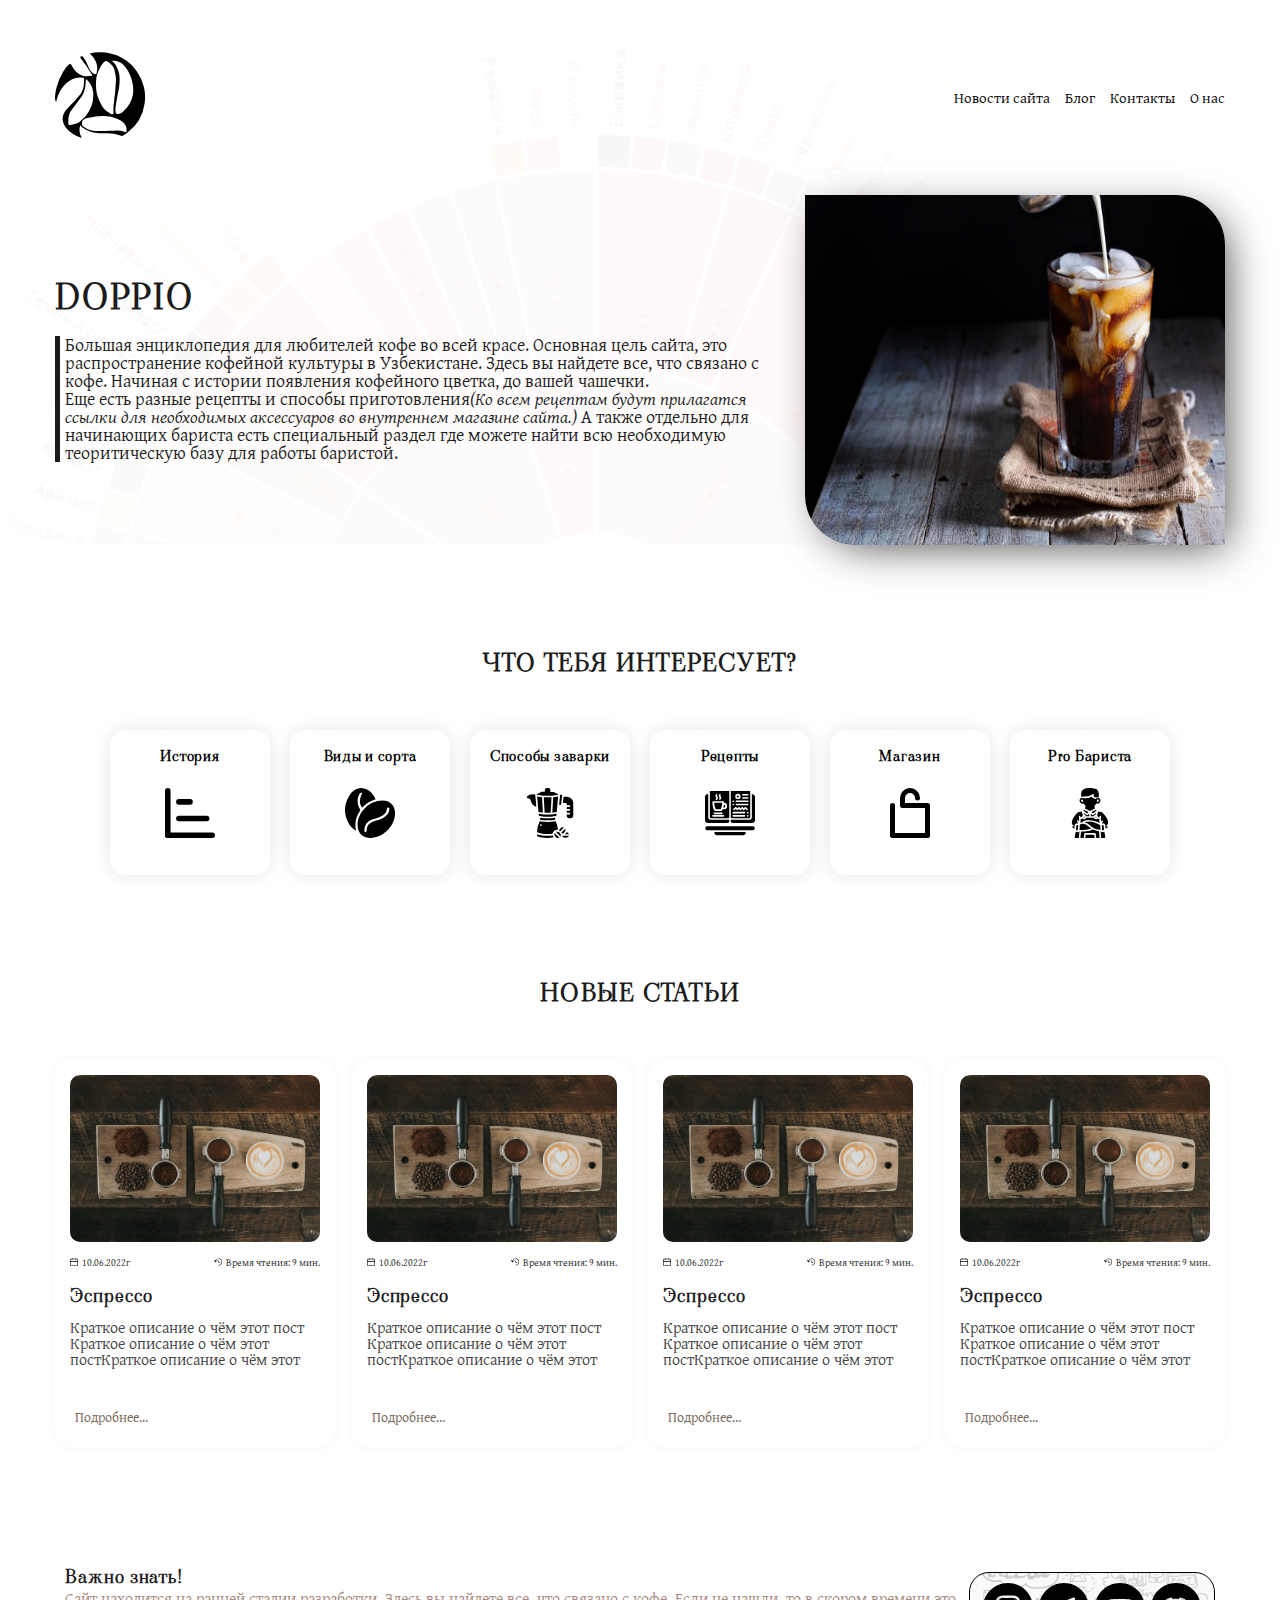
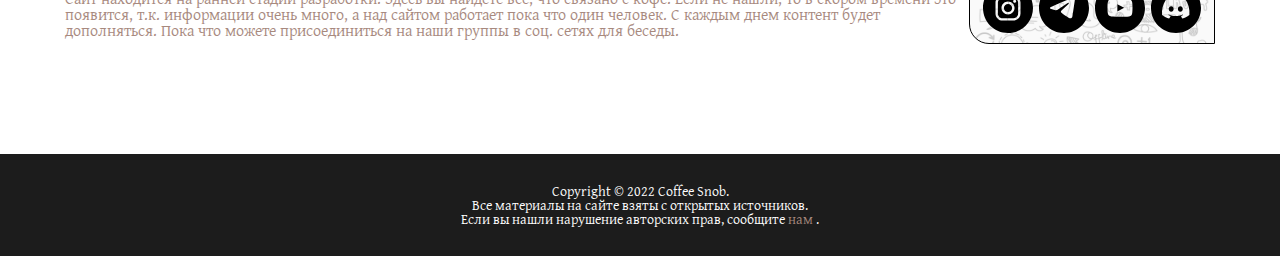
==== index.html @ 6e7190a3 "Update index.html" ====
<!DOCTYPE html>
<html lang="ru">

<head>
    <meta charset="UTF-8">
    <meta name="viewport" content="width=device-width, initial-scale=1, shrink-to-fit=no">

    <title>DOPPIO | Твой маленький кофейный мир</title>


    <!--//Cтили в СSS-->
    <link rel="stylesheet" href="./css/style.css">


    <!--//Шрифты Oswald 300, 400,600,700 и Pacifico 400-->
    <link rel="preconnect" href="https://fonts.googleapis.com">
    <link rel="preconnect" href="https://fonts.gstatic.com" crossorigin>
    <link href="https://fonts.googleapis.com/css2?family=Viaoda+Libre&display=swap" rel="stylesheet">
    <link rel="preconnect" href="https://fonts.googleapis.com">
    <link rel="preconnect" href="https://fonts.gstatic.com" crossorigin>
    <link href="https://fonts.googleapis.com/css2?family=Gentium+Plus:ital,wght@0,400;0,700;1,400;1,700&family=Viaoda+Libre&display=swap" rel="stylesheet">

    <!--<link rel="preconnect" href="https://fonts.googleapis.com">
    <link rel="preconnect" href="https://fonts.gstatic.com" crossorigin>
    <link href="https://fonts.googleapis.com/css2?family=Montserrat:ital,wght@0,100;0,400;0,700;1,300;1,400;1,500&family=Pacifico&display=swap" rel="stylesheet">
    -->
</head>

<body>
    <!--Начало шапки-->
    <header id="header" class="header">
        <div class="container">
            <nav class="navigation">
                <!--//Логотип-->
                <a href="../index.html" title="Logo pic">
                    <svg class="logo__pic" xmlns="http://www.w3.org/2000/svg" viewBox="0 0 100 94.8">
                        <title>Doppio</title>
                        <path d="M1162.9,143a51.5,51.5,0,0,0-7.5-16.7,48.5,48.5,0,0,0-17-15.4,50.8,50.8,0,0,0-24-6.1,38.2,38.2,0,0,0-11.5,1.4c.3.3.5.4.6.6,6,5.4,8.8,11.9,7.1,20a3.2,3.2,0,0,1-.9,2.1c-.3.2-.9.3-2.3-.4a10,10,0,0,1-4.1-3.8,23.3,23.3,0,0,1-2.8-5.9,32.3,32.3,0,0,0-5.7-9.6h-.6a2.6,2.6,0,0,0-1.1.2,1.7,1.7,0,0,0-1,.8c.6.9,1.5,2.3,2.7,3.9,2.2,3.1,2.3,2.9,3.4,4.6l3.5,5.5.9,1.3c.9,1.3,1.8,2.8,2.8,4.1s.4,1.1-.5,1.2c-4.5.8-9,.8-13.2-1.5a20.7,20.7,0,0,1-3.7-2.7c-2.5-2.2-5-6.7-5.6-7.7s-.7-1.1-1-1.2c-2.3-.8-6.5,6.1-8,8.5a67.9,67.9,0,0,0-7.6,17.9s-2.7,11.4-1,14.9c.1.2.4.8.6.8s.4-.4.4-.7a8.2,8.2,0,0,1,.6-2.7c0-.2.1-.3.2-.5,2.7-9,7.7-16.3,16.1-20.9a19.8,19.8,0,0,1,12.4-2.1c.6.1,1.4.1,1.4,1.1.1,6.7-.6,13.1-5,18.6a106.6,106.6,0,0,1-10.7,11.6c-6.2,5.8-7.9,10-8.1,14.4,0,0-.7,13.4,20.6,21h.4v-.4a15.4,15.4,0,0,1-1.7-12.2c.2-.5.3-.9.9-.8a6.2,6.2,0,0,0,1.5,1.9l.7.5c-.1-.1-.1-.3-.2-.5s-1.2-3.8-.5-6.1a9.5,9.5,0,0,1,.9-1.9,34.7,34.7,0,0,1,2.9-4.3l-6.6,6s-2.2,2.6-10.9,3.6c-.9.1-1.5,0-1.6-1.1-.3-5.8.2-11.4,4.1-16.2,2.6-3.2,5.1-6.6,7.5-10s4.3-5.4,5.5-8.7a31.3,31.3,0,0,0,2.2-12.1,9,9,0,0,1,.2-2.8c4.7,4,7.5,8.8,8,14.7a37,37,0,0,1-1.8,15,44.1,44.1,0,0,1-6.6,11.6l-2.3,2.6v.2l-.5,1.5a10.5,10.5,0,0,1,2.7-1.7,9.3,9.3,0,0,1,1.9-.6c12.2-2.6,18.2-2.3,18.2-2.3,3.8.1,11.8.7,18.9,5,2,1.2,4.7,3.1,5.9,6.4s1.1,6.3,0,6.8h-.2a2.2,2.2,0,0,0,1.4.3,3.4,3.4,0,0,0,1-.4,48,48,0,0,0,18.5-31.7A48.8,48.8,0,0,0,1162.9,143Zm-31.5.9c-.3,4.3-.3,4.7-.4,5.2-.3,3.2-.5,3.8-1,8.3s-.8,6.9-.8,8.2-.2,3.3-.1,5,.2,2.5-.4,2.9-1.9-.2-2.6-.6c-3.7-2.1-5.5-3.2-7.4-5.3s-4.4-6.8-6.1-11.1a47.1,47.1,0,0,1-2.1-7.2,39.2,39.2,0,0,1-.8-7.6,50.3,50.3,0,0,1,.4-7.8c.2-1.3.4-2.6.7-3.8a27.9,27.9,0,0,1,1.2-3.5,69.8,69.8,0,0,1,3.3-6.7,25.6,25.6,0,0,1,2.9-3.8c1.4-1.4,2.3-1.9,3.1-1.7s.3.1,1,.5l2.3,1.6a17.3,17.3,0,0,1,5.4,6.9,18.2,18.2,0,0,1,.7,3.2,57.8,57.8,0,0,1,1.2,6.6C1132.1,134.4,1132.1,135,1131.4,143.9Zm19.4,8a32.9,32.9,0,0,1-3.7,10.1,35.1,35.1,0,0,1-7.6,9,8.9,8.9,0,0,1-5,2.2,3.7,3.7,0,0,1-1.9-.2c-2-1.1-1.4-6.5.2-15.3,1.8-10.4,2.2-10.5,2.8-15.6s.8-10-.5-15.1a33.1,33.1,0,0,0-2.2-5.7,16.6,16.6,0,0,0-3.2-4.9c-1.2-1.1-2.1-1.7-2-2.1s2-.3,3.1-.2a17,17,0,0,1,5.1,1.6l.8.5c5.1,2.8,9.7,10,12,16.7a46.9,46.9,0,0,1,1.9,7.4A35.7,35.7,0,0,1,1150.8,151.9Z" transform="translate(-1064.2 -104.8)"/><path d="M1143.9,193.8l1.2-.3c-1.7,1.7-3.8,2.7-5.7,4a1.5,1.5,0,0,1-1.6,0c-5.1-2.2-10.5-2.8-15.9-2.9-11-.3-11.6.4-17.9-1.7a30.1,30.1,0,0,1-9.6-4.9,26.4,26.4,0,0,0-.2-2.8,11.5,11.5,0,0,0,2.7,2.9,15,15,0,0,0,5.8,2.9c4.6,1.3,9.3,1.4,14.3,1.3,2.6-.1,6.1-.6,13.1-.5a32,32,0,0,1,12,1.6h.2a1.7,1.7,0,0,0,1.2,0c1.1-.6.3-4,.2-4S1143.6,190.6,1143.9,193.8Z" transform="translate(-1064.2 -104.8)"/>
                    </svg>
                    <!--<img src="../img/Desktop/logo/coff-big.png" alt="header logo doppio" class="logo__pic">-->
                </a>
                <!--//Меню сайта-->
                <ul class="navigation__list">
                    <li><a href="#section__two">Новости сайта</a></li>
                    <li><a href="../pages/blog.html">Блог</a></li>
                    <li><a href="#" id="contacts">Контакты</a></li>
                    <li><a href="../about.html">О нас</a></li>
                </ul>
            </nav>
            <div class="fade-slider">
                <!--  Заголовок и вкраце о целях сайта.  -->
                <div class="slider__offer">
                    <div class="slider__text">
                        <h1 class="offer__title">
                            DOPPIO
                        </h1>
                        <p class="offer__sub title">
                            Большая энциклопедия для любителей кофе во всей красе. Основная цель сайта, это распространение кофейной культуры в Узбекистане. Здесь вы найдете все, что связано с кофе. Начиная c истории появления кофейного цветка, до вашей чашечки.
                            <br>Еще есть разные рецепты и способы приготовления<i>(Ко всем рецептам будут прилагатся ссылки для необходимых аксессуаров во внутреннем магазине сайта.)</i> А также отдельно для начинающих бариста есть специальный раздел
                            где можете найти всю необходимую теоритическую базу для работы баристой.
                        </p>
                    </div>
                    <div class="slider__items">
                        <div class="slide active">
                            <img src="../img/desktop/cards/123.png" alt="">
                        </div>
                        <div class="slide">
                            <img src="../img/desktop/cards/111.png" alt="">
                        </div>
                        <div class="slide">
                            <img src="../img/desktop/cards/first-page.png" alt="">
                        </div>
                        <div class="slide">
                            <img src="../img/desktop/cards/kofe_kofejnik_kofejnia_126219_3840x2400.jpg" alt="">
                        </div>
                        <div class="slide">
                            <img src="../img/desktop/cards/nathan-dumlao-KixfBEdyp64-unsplash.jpg" alt="">
                        </div>
                    </div>
                </div>
                <!--<a href="#section__one" class="btn btn__text">Перейти к разделам</a>-->
            </div>
        </div>
    </header>
    <!--Конец шапки-->
    <section id="section__one" class="section__one">
        <div class="container margin">
            <h2 class="section-title">ЧТО ТЕБЯ ИНТЕРЕСУЕТ?</h2>
            <div class="catalogs" id="catalogs">
                <a href="history.html" class="catalog catalog-1">
                    <h5>История</h5>
                    <div class="icons icon">
                        <svg xmlns="http://www.w3.org/2000/svg" viewBox="0 0 18 18">
                            <title>history</title>
                            <path d="M5,5H9" transform="translate(0 0)" fill="none"  stroke-linecap="round" stroke-linejoin="round" stroke-width="2"/>
                            <path d="M5,11H15" transform="translate(0 0)" fill="none"  stroke-linecap="round" stroke-linejoin="round" stroke-width="2"/>
                            <path d="M1,1V17" transform="translate(0 0)" fill="none"  stroke-linecap="round" stroke-linejoin="round" stroke-width="2"/>
                            <path d="M1,17H17" transform="translate(0 0)" fill="none"  stroke-linecap="round" stroke-linejoin="round" stroke-width="2"/>
                        </svg>

                    </div>
                </a>
                <a href="../pages/vidi.html" class="catalog">
                    <h5>Виды и сорта</h5>
                    <div class="icons icon">
                        <svg xmlns="http://www.w3.org/2000/svg" viewBox="0 0 88 87.7">
                            <title>coffeebeans</title>
                            <path d="M28,70.9c.1-22.5,21.5-43.2,44.1-42.8,13.1.2,21.7,8.8,21.9,22,.3,22.5-20.7,43.8-43.1,43.8C36.7,93.9,27.9,85.1,28,70.9Zm12.1,8.6c.1,1.5-.8,4,1.7,4.2s2.2-2.3,2.3-4A14.9,14.9,0,0,1,50,68.2c3.7-2.7,7.9-4.1,12.3-5.2S73.6,59.2,78,55s5.7-7.3,5.9-12.2c.1-1.3-.3-2.4-1.7-2.6s-2.1.8-2.2,2.1c-1.2,9.3-7.9,13.2-15.8,15.9-3.9,1.3-7.9,2.3-11.7,3.9C45.1,65.4,40.6,71,40.1,79.5Z" transform="translate(-5.9 -6.2)"/>
                            <path d="M59.9,25.7A51.5,51.5,0,0,0,36,40.9c-4.8-6.6-5.1-13.8-1.4-21.9.7-1.4,2.8-3.4.1-4.5s-2.9,1.5-3.7,3c-4.5,8.1-3.5,16.3.3,24.4.8,1.6,1.9,2.8.6,4.9-6.7,10.3-9.5,21.4-6.5,34.4A32.3,32.3,0,0,1,11.8,67.1C3.7,51.6,3.9,36,12.7,21,18,11.9,25.6,5.2,36.9,6.3S55,15.7,59.9,25.7Z" transform="translate(-5.9 -6.2)"/>
                        </svg>

                    </div>
                </a>
                <a href="../pages/brews.html" class="catalog">
                    <h5>Способы заварки</h5>
                    <div class="icons icon">
                        <svg xmlns="http://www.w3.org/2000/svg" viewBox="0 0 54.4 58.5"><title>coffee_maker</title><path d="M28.1,2.7A2.2,2.2,0,0,0,26,4.8V7.2H22.1L16.6,10v.7l7,1h11l7-1V10L36.3,7.3H32.4V4.8a2.1,2.1,0,0,0-2.1-2.1ZM10.2,10.2c-2.8.2-5,1.4-5.4,3.6a1,1,0,0,0,1,.9,3.1,3.1,0,0,1,2.7,1,7,7,0,0,1,1.2,2.6,10.1,10.1,0,0,0,2,3.6A9.4,9.4,0,0,0,16,24.6c-.5-4.8-.7-9.6-1.3-14.3a13.7,13.7,0,0,0-4.5-.1Zm33.5.4v1l-1,10.9,2.3-.2c.4-3.8.8-7.6,1.3-11.4ZM16.9,12.7l1.7,18.1,5.1.8-1-18.1Zm24.6,0-5.8.8-1,18.1,5.2-.8Zm6.4.1c-.3,2.5-.6,5-.8,7.5h3.3a1.2,1.2,0,0,1,1.2,1.3v1.2h3.1a1,1,0,0,1,0,2H51.6v2.5h3.1a1,1,0,0,1,1,1,1,1,0,0,1-1,.9H51.6v2.5h3a1,1,0,0,1,0,2h-3v1.2a3.2,3.2,0,0,0,3.2,3.2H56a3.2,3.2,0,0,0,3.2-3.2V20.4a7.7,7.7,0,0,0-7.7-7.6Zm-23.2.8,1,18.1h7.1l1-18.1Zm-6,19.1.3,2.5,5.8,1h8.8l5.9-1,.2-2.5-6,1h-9Zm1.7,4.7v2.4c5.1.9,12.6,1.1,17.6,0V37.4l-4.2.7H24.7Zm-.5,4.2a31,31,0,0,0-3,12.9c5.9,2.3,12.2,2.4,18.2,1.7a5.4,5.4,0,0,1,.5-2.1,1.5,1.5,0,0,1,1.1-.8,2.1,2.1,0,0,1,.8-1.1,5.9,5.9,0,0,1,2.2-.5h1.1l.4-1.2a28.8,28.8,0,0,0-2.6-8.9,53.4,53.4,0,0,1-18.7,0ZM21.4,45a1.1,1.1,0,1,1-1.1,1.1A1.1,1.1,0,0,1,21.4,45ZM47,48.7a4.4,4.4,0,0,0-3.1,1.4,4.9,4.9,0,0,0-1.2,2.5l1.3.8,4.4-4.5L47,48.7Zm2.8,1.6-4.5,4.5.7,1.3a5.2,5.2,0,0,0,2.7-1.3,4.2,4.2,0,0,0,1.1-4.5Zm-9.7,3.5-1.3.2,5.6,5.6a4.3,4.3,0,0,0-1.1-4.4A4.4,4.4,0,0,0,40.1,53.8Zm11.2.7A6.5,6.5,0,0,1,50,56.1l-.6.6h4.9a4.2,4.2,0,0,0-3-2.2Zm-13.9.9a4.3,4.3,0,0,0,1.2,4.5A4.1,4.1,0,0,0,43,61ZM16.8,58.8c5,2.6,13.1,2.7,19.6,1.6a7.6,7.6,0,0,1-1.1-2.2c-6.5.5-13.1.3-18.5-1.5Zm29.4-.2.2.6A5,5,0,0,0,50.3,61a4.3,4.3,0,0,0,4-2.4H46.2Z" transform="translate(-4.8 -2.7)"/></svg>
                    </div>
                </a>
                <a href="../pages/resepts.html" class="catalog">
                    <h5>Рецепты</h5>
                    <div class="icons icon">
                        <svg xmlns="http://www.w3.org/2000/svg" viewBox="0 0 58.5 51.7"><title>menu_restaurant_coffee</title><path d="M8.4,6.1v31a.9.9,0,0,0,1,.9H30.1a1,1,0,0,0,1-.9V6.1Zm47.2,0H32.9v31a1,1,0,0,0,1,.9H54.6a.9.9,0,0,0,1-.9ZM41.2,9.5a3.1,3.1,0,0,1,3.1,3.1,3.1,3.1,0,0,1-6.2,0A3.1,3.1,0,0,1,41.2,9.5Zm-20.6.3a.9.9,0,0,1,.3,1.3.8.8,0,0,0-.2.6c0,.1,0,.2.2.5a3.6,3.6,0,0,1,.8,2.3,3.1,3.1,0,0,1-.9,1.8,1,1,0,0,1-1.4,0,1,1,0,0,1,0-1.3c.4-.4.5-.6.5-.7s-.3-.5-.7-1.2a2.5,2.5,0,0,1-.4-1.3,2.6,2.6,0,0,1,.5-1.7.9.9,0,0,1,1.3-.3ZM6.5,9.7a3.9,3.9,0,0,0-3.8,3.8V39.9a3.9,3.9,0,0,0,3.8,3.8H28.2a6,6,0,0,0,2.9-.8v-3H9.4a2.8,2.8,0,0,1-2.9-2.8Zm40.6,0h5.7a1,1,0,0,1,.9,1,.9.9,0,0,1-.9.9H47.1a.9.9,0,0,1-.9-.9A1,1,0,0,1,47.1,9.7Zm10.4,0V37.1a2.8,2.8,0,0,1-2.9,2.8H32.9v3a5.7,5.7,0,0,0,2.8.8H57.5a3.9,3.9,0,0,0,3.8-3.8V13.5A3.9,3.9,0,0,0,57.5,9.7ZM16.7,10a.9.9,0,0,1,.3,1.3c-.3.4-.2.5-.2.6a2.1,2.1,0,0,0,.5.9,4.9,4.9,0,0,1,.6,1.6,3.4,3.4,0,0,1-1,2.1,1.2,1.2,0,0,1-1.4,0,1.2,1.2,0,0,1,0-1.4c.5-.4.5-.5.5-.6a1.3,1.3,0,0,0-.3-.7,2.6,2.6,0,0,1-.7-1.4,2.6,2.6,0,0,1,.4-2.2A1,1,0,0,1,16.7,10ZM40,12.6a1.2,1.2,0,1,0,2.4,0,1.2,1.2,0,1,0-2.4,0Zm7.1.9h5.7a.9.9,0,0,1,.9,1,.9.9,0,0,1-.9.9H47.1a.9.9,0,0,1-.9-.9A.9.9,0,0,1,47.1,13.5ZM35.8,17.3a.9.9,0,0,1,.9.9.9.9,0,0,1-.9,1,1,1,0,0,1-1-1A1,1,0,0,1,35.8,17.3Zm3.8,0H52.8a.9.9,0,0,1,.9.9.9.9,0,0,1-.9,1H39.6a.9.9,0,0,1-1-1A.9.9,0,0,1,39.6,17.3Zm-15.7.9a1.1,1.1,0,0,1,1,1c0,.3-.1.6-.1.9a3.8,3.8,0,0,1-.2,7.6l-1.1-.2-.9,1.6a.9.9,0,0,1-.8.5H14.5a.8.8,0,0,1-.8-.5c-1.9-3.3-2.2-5.7-2.3-9.9a1,1,0,0,1,1-1ZM13.5,20.1a15.8,15.8,0,0,0,1.7,7.6h5.9a15.8,15.8,0,0,0,1.7-7.6Zm22.3,1a.9.9,0,0,1,.9.9,1,1,0,0,1-.9,1,1.1,1.1,0,0,1-1-1A1,1,0,0,1,35.8,21.1Zm3.8,0H52.8a.9.9,0,0,1,.9.9,1,1,0,0,1-.9,1H39.6a1,1,0,0,1-1-1A.9.9,0,0,1,39.6,21.1ZM24.1,25.7c1.3.2,2.4-.4,2.4-1.8A1.9,1.9,0,0,0,24.8,22,20.2,20.2,0,0,1,24.1,25.7Zm18.3-.9a1.1,1.1,0,0,1,.7.3l1.2,1.2,1.2-1.2a.9.9,0,0,1,1.3,0L48,26.3l1.3-1.2a.9.9,0,0,1,1.3,0L52.5,27a.9.9,0,0,1-1.3,1.3l-1.3-1.2-1.2,1.2a.9.9,0,0,1-1.3,0l-1.2-1.2-1.3,1.2a.9.9,0,0,1-1.3,0l-1.2-1.2-1.2,1.2a1,1,0,0,1-1.4,0l-1.2-1.2-1.2,1.2A.9.9,0,0,1,36.1,27l1.8-1.9a1.1,1.1,0,0,1,.7-.3.9.9,0,0,1,.7.3l1.2,1.2,1.2-1.2A.9.9,0,0,1,42.4,24.8Zm-6.6,5.7H49a.9.9,0,0,1,.9.9.9.9,0,0,1-.9,1H35.8a1,1,0,0,1-1-1A1,1,0,0,1,35.8,30.5Zm16.9,0h.1a.9.9,0,0,1,.9.9.9.9,0,0,1-.9,1,.9.9,0,0,1-1-1A.9.9,0,0,1,52.7,30.5Zm-38.9.9h8.7a1,1,0,0,1,.9,1,.9.9,0,0,1-.9.9H13.8a.9.9,0,0,1-.9-.9A1,1,0,0,1,13.8,31.4ZM12,34.3H24.3a.9.9,0,0,1,.9.9,1,1,0,0,1-.9,1H12a1,1,0,0,1-.9-1A.9.9,0,0,1,12,34.3Zm23.8,0H49a.9.9,0,0,1,.9.9,1,1,0,0,1-.9,1H35.8a1.1,1.1,0,0,1-1-1A1,1,0,0,1,35.8,34.3Zm16.9,0h.1a.9.9,0,0,1,.9.9,1,1,0,0,1-.9,1,1,1,0,0,1-1-1A.9.9,0,0,1,52.7,34.3ZM5.5,47.5a2.8,2.8,0,0,0-2,.8,2.2,2.2,0,0,0-.3,2.2,4.8,4.8,0,0,0,1,1.7H59.8a4.8,4.8,0,0,0,1-1.7,2.2,2.2,0,0,0-.3-2.2,2.8,2.8,0,0,0-2-.8Zm8.1,6.6v.5a3.3,3.3,0,0,0,3.3,3.3H47.1a3.3,3.3,0,0,0,3.3-3.3v-.5Z" transform="translate(-2.7 -6.1)"/></svg>

                    </div>
                </a>
                <a href="../pages/shop.html" class="catalog">
                    <h5>Магазин</h5>
                    <div class="icons icon">
                        <svg xmlns="http://www.w3.org/2000/svg" viewBox="0 0 16 20">
                            <title>shop</title>
                            <path d="M8,9V6a4,4,0,0,1,8,0,1,1,0,0,1-2,0,2,2,0,0,0-4,0V8h9a.9.9,0,0,1,1,1V21a.9.9,0,0,1-1,1H5a.9.9,0,0,1-1-1V9A.9.9,0,0,1,5,8,.9.9,0,0,1,6,9V20H18V10H9A.9.9,0,0,1,8,9Z" transform="translate(-4 -2)"/>
                        </svg>

                    </div>
                </a>
                <a href="../pages/barista-school.html" class="catalog">
                    <h5>Pro Бариста</h5>
                    <div class="icons icon">
                        <svg xmlns="http://www.w3.org/2000/svg" viewBox="0 0 42.4 58.5">
                            <title>barista</title>
                            <path d="M32,2.8a28.9,28.9,0,0,0-4.3.2,7.2,7.2,0,0,0-4.6,2.5c-1.1,1.3-1.5,3.2-1.5,5.7a4.7,4.7,0,0,0,.3,1.7c4.9,0,10.2-.6,13.2-2.9a.8.8,0,0,1,.7-.2.7.7,0,0,1,.6.3,1,1,0,0,1-.1,1.4l-.6.4a5.4,5.4,0,0,0,3.9,1.9h2.2a6.6,6.6,0,0,0,.6-2.6,10.9,10.9,0,0,0-.9-4.7,5.1,5.1,0,0,0-2.7-2.7,1.6,1.6,0,0,0-.9-.1l-.5.2-.4.3V4a1.4,1.4,0,0,0-.2-.6c-.2-.1-.5-.4-.8-.4A24.2,24.2,0,0,0,32,2.8Zm2,10.1a18.1,18.1,0,0,1-9.6,1.9,3.5,3.5,0,0,0-2.8-.4,2.9,2.9,0,0,0-1.8,2.7h0a3.8,3.8,0,0,0,1,2.9,4.5,4.5,0,0,0,3.8,1,10.7,10.7,0,0,0,2.3,3l-.7,2.9L32,29.7l5.8-2.8L37.1,24a10.7,10.7,0,0,0,2.3-3,4.5,4.5,0,0,0,3.8-1,4.3,4.3,0,0,0,1-2.9h0a2.9,2.9,0,0,0-1.9-2.7h-.8a4.6,4.6,0,0,0-2.4.8l-.8.5A7.4,7.4,0,0,1,34,12.9ZM22.3,16.2a3,3,0,0,1,1.4.4l.3,2.5a2.2,2.2,0,0,1-1.9-.5,2.2,2.2,0,0,1-.4-1.5c0-.7.2-.8.5-.9Zm19.3,0h.2c.3.1.5.1.5.9a1.8,1.8,0,0,1-.5,1.5c-.2.3-.7.6-1.8.5l.3-2.5a3,3,0,0,1,1.3-.4ZM24.8,28.3l-.6.7,4.4,3.5L30.3,31Zm14.4,0L33.7,31l1.7,1.5L39.7,29Zm-16.9,2-4.4,1a29.5,29.5,0,0,0-5.8,7.2,11.1,11.1,0,0,0-1.2,6.7l1.5,1a.9.9,0,0,1,.2,1.3.9.9,0,0,1-1.3.2l-.3-.2c0,.2.1.3.1.5a4.2,4.2,0,0,0,2.6,2.5,20.4,20.4,0,0,1,.6-4.8c.1-.2.1-.3.3-.4a3.5,3.5,0,0,1,2.9-1.1h.7l-1.3-2.2a1.1,1.1,0,0,1,.3-1.3H18a.8.8,0,0,1,.5.5l.6.8a19.5,19.5,0,0,0-.1-5.4,1,1,0,0,1,.5-1.2,1,1,0,0,1,1.3.6,5.1,5.1,0,0,1,.2,1.3l1.6-.6a2.5,2.5,0,0,1,1.1-2.1c-.5-1.6-1-3.3-1.4-4.3Zm19.4,0a36.4,36.4,0,0,0-1.4,4.3,2.5,2.5,0,0,1,1.1,2.1l1.6.6a5.1,5.1,0,0,1,.2-1.3,1,1,0,0,1,1.2-.6.9.9,0,0,1,.6,1.2,19.7,19.7,0,0,0-.1,5.4l.6-.8a1.2,1.2,0,0,1,.5-.5h.7a1,1,0,0,1,.4,1.3l-1.3,2.2h.6a3.6,3.6,0,0,1,3,1.1l.3.4a29.4,29.4,0,0,1,.6,4.8A4.2,4.2,0,0,0,52.9,48c0-.2.1-.3.1-.5l-.3.2a.9.9,0,0,1-1.1-1.5l1.5-1.1a10.7,10.7,0,0,0-1.2-6.6,29.5,29.5,0,0,0-5.8-7.2ZM24.9,31.9l.6,2.3a2.4,2.4,0,0,1,2,1.6h3.6v-3l-1.9,1.6a.9.9,0,0,1-1.2,0Zm14.2,0L36,34.4a.9.9,0,0,1-1.2,0l-1.9-1.6v3h3.6a2.4,2.4,0,0,1,2-1.6l.6-2.3ZM25.1,36a.7.7,0,1,0,.7.7.7.7,0,0,0-.7-.7Zm13.1.7a.7.7,0,0,0,.7.7.7.7,0,0,0,0-1.4A.7.7,0,0,0,38.2,36.7Zm-10.7,1a2.7,2.7,0,0,1-2.4,1.6,2.5,2.5,0,0,1-1.9-.9l-2.1.9a12.8,12.8,0,0,1-.1,1.8,9.7,9.7,0,0,1-.3,2.3l2.2-.5a7.2,7.2,0,0,1,4.8-2.4,19.8,19.8,0,0,1,4.2-.1A23.5,23.5,0,0,1,39.4,42h0a17.6,17.6,0,0,1,4,1.8,12.8,12.8,0,0,1-.5-2.7V39.2l-2.1-.8a2.5,2.5,0,0,1-1.9.9,2.5,2.5,0,0,1-2.4-1.6Zm2.4,4.5h-2l-2.2.7c4,.9,7.1,4.7,10.3,6.7a15.4,15.4,0,0,0,8.3,2,43.6,43.6,0,0,1-.3-5.1,15.5,15.5,0,0,0-5.2-2.8,24.5,24.5,0,0,0-7-1.6Zm-6.7,2.4A7.1,7.1,0,0,0,20,45.8a40.2,40.2,0,0,1-.3,6c1.1,0,3.2.1,5.4,0a26.8,26.8,0,0,0,8.4-1.5c-1.9-1.4-3.7-3-6-4.6a8.6,8.6,0,0,0-4.3-1.1Zm-5.7,1.5a2.6,2.6,0,0,0-1.4.4,27.1,27.1,0,0,0-.4,5.6l1.8.5a22.5,22.5,0,0,0,.6-6.4Zm28.9,0h-.5c.1,2.4-.1,4.4.6,6.4l1.8-.5a37.5,37.5,0,0,0-.4-5.6,2.7,2.7,0,0,0-1.5-.4ZM35.3,51.5c-2.6,1.6-6.6,2-10.1,2.2H21.5l-.7,7.5h3.8l.8-4.9a.9.9,0,0,1,.9-.8H37.7a.9.9,0,0,1,.9.8l.8,4.9h3.8l-.7-7.7A22.4,22.4,0,0,1,35.3,51.5ZM13.9,53.4h0Zm30.5.2.7,7.6H49a.9.9,0,0,0,.9-1.1l-1.1-6a8.4,8.4,0,0,1-2.9.5c-.4,0-.7-.1-.8-.4a.9.9,0,0,1-.3-.6Zm-25.2,0-.3.6c-.1.3-.4.4-.8.4a8.4,8.4,0,0,1-2.9-.5l-1.1,6a.9.9,0,0,0,.9,1.1h3.9l.8-7.5Zm7.9,3.8-.6,3.9h11l-.6-3.9Z" transform="translate(-10.8 -2.8)"/>
                        </svg>

                    </div>
                </a>
            </div>
        </div>


    </section>

    <section id="section__two" class="section__two">
        <div class="container margin">
            <h2 class="section-title">НОВЫЕ СТАТЬИ</h2>
            <div class="cards">
                <div class="card">

                    <img src="/img/desktop/cards/nathan-dumlao-KixfBEdyp64-unsplash.jpg" alt="">

                    <div class="card--other">
                        <div class="date">
                            <div class="publish-date">
                                <svg xmlns="http://www.w3.org/2000/svg" viewBox="0 0 34.5 34.5">
                                    <title>date_calendar</title>
                                    <path d="M29.5,34.8H5.5A5.3,5.3,0,0,1,.3,29.6V8.6A5.2,5.2,0,0,1,5.5,3.4h24a5.3,5.3,0,0,1,5.3,5.2V29.5A5.5,5.5,0,0,1,29.5,34.8ZM5.5,5.9A2.7,2.7,0,0,0,2.8,8.6V29.5a2.7,2.7,0,0,0,2.7,2.7h24a2.7,2.7,0,0,0,2.7-2.7V8.6a2.7,2.7,0,0,0-2.7-2.7Z" transform="translate(-0.3 -0.3)"/>
                                    <path d="M33.5,17.3H1.5A1.2,1.2,0,0,1,.3,16.1a1.3,1.3,0,0,1,1.2-1.3h32a1.3,1.3,0,0,1,1.3,1.3A1.2,1.2,0,0,1,33.5,17.3Z" transform="translate(-0.3 -0.3)"/>
                                    <path d="M9.5,9.2A1.3,1.3,0,0,1,8.2,7.9h0V1.5A1.2,1.2,0,0,1,9.5.3a1.2,1.2,0,0,1,1.2,1.2V7.9A1.3,1.3,0,0,1,9.5,9.2Z" transform="translate(-0.3 -0.3)"/>
                                    <path d="M25.5,9.2a1.3,1.3,0,0,1-1.2-1.3h0V1.5A1.2,1.2,0,0,1,25.5.3a1.2,1.2,0,0,1,1.3,1.2V7.9A1.3,1.3,0,0,1,25.5,9.2Z" transform="translate(-0.3 -0.3)"/>
                                </svg>
                                <small class="card-small_date">10.06.2022г</small>
                            </div>

                            <div class="reading-time">
                                <svg xmlns="http://www.w3.org/2000/svg" viewBox="0 0 14.9 13">
                                    <title>reloadtime</title>
                                    <path d="M8.4,0A6.4,6.4,0,0,0,2.2,4.8L.9,2.3,0,2.7,2.3,7.3,6.7,3.9l-.6-.8-3,2.3A5.5,5.5,0,1,1,8.4,12v1a6.5,6.5,0,0,0,0-13Z" transform="translate(0 0)"/>
                                    <polygon points="7.9 3.5 7.9 6.8 11.2 8.9 11.7 8.1 8.9 6.2 8.9 3.5 7.9 3.5"/>
                                </svg>
                                <small class="card-small">Время чтения: 9 мин.</small>
                            </div>


                        </div>
                        <h3 class="card-h">Эспрессо</h3>
                        <p class="card-p">Краткое описание о чём этот пост Краткое описание о чём этот постКраткое описание о чём этот</p>
                        <div class="href-small">
                            <a class="card-a" href="#">Подробнее...</a>


                        </div>
                    </div>

                </div>
                <div class="card">

                    <img src="/img/desktop/cards/nathan-dumlao-KixfBEdyp64-unsplash.jpg" alt="">

                    <div class="card--other">
                        <div class="date">
                            <div class="publish-date">
                                <svg xmlns="http://www.w3.org/2000/svg" viewBox="0 0 34.5 34.5">
                                    <title>date_calendar</title>
                                    <path d="M29.5,34.8H5.5A5.3,5.3,0,0,1,.3,29.6V8.6A5.2,5.2,0,0,1,5.5,3.4h24a5.3,5.3,0,0,1,5.3,5.2V29.5A5.5,5.5,0,0,1,29.5,34.8ZM5.5,5.9A2.7,2.7,0,0,0,2.8,8.6V29.5a2.7,2.7,0,0,0,2.7,2.7h24a2.7,2.7,0,0,0,2.7-2.7V8.6a2.7,2.7,0,0,0-2.7-2.7Z" transform="translate(-0.3 -0.3)"/>
                                    <path d="M33.5,17.3H1.5A1.2,1.2,0,0,1,.3,16.1a1.3,1.3,0,0,1,1.2-1.3h32a1.3,1.3,0,0,1,1.3,1.3A1.2,1.2,0,0,1,33.5,17.3Z" transform="translate(-0.3 -0.3)"/>
                                    <path d="M9.5,9.2A1.3,1.3,0,0,1,8.2,7.9h0V1.5A1.2,1.2,0,0,1,9.5.3a1.2,1.2,0,0,1,1.2,1.2V7.9A1.3,1.3,0,0,1,9.5,9.2Z" transform="translate(-0.3 -0.3)"/>
                                    <path d="M25.5,9.2a1.3,1.3,0,0,1-1.2-1.3h0V1.5A1.2,1.2,0,0,1,25.5.3a1.2,1.2,0,0,1,1.3,1.2V7.9A1.3,1.3,0,0,1,25.5,9.2Z" transform="translate(-0.3 -0.3)"/>
                                </svg>
                                <small class="card-small_date">10.06.2022г</small>
                            </div>

                            <div class="reading-time">
                                <svg xmlns="http://www.w3.org/2000/svg" viewBox="0 0 14.9 13">
                                    <title>reloadtime</title>
                                    <path d="M8.4,0A6.4,6.4,0,0,0,2.2,4.8L.9,2.3,0,2.7,2.3,7.3,6.7,3.9l-.6-.8-3,2.3A5.5,5.5,0,1,1,8.4,12v1a6.5,6.5,0,0,0,0-13Z" transform="translate(0 0)"/>
                                    <polygon points="7.9 3.5 7.9 6.8 11.2 8.9 11.7 8.1 8.9 6.2 8.9 3.5 7.9 3.5"/>
                                </svg>
                                <small class="card-small">Время чтения: 9 мин.</small>
                            </div>


                        </div>
                        <h3 class="card-h">Эспрессо</h3>
                        <p class="card-p">Краткое описание о чём этот пост Краткое описание о чём этот постКраткое описание о чём этот</p>
                        <div class="href-small">
                            <a class="card-a" href="#">Подробнее...</a>


                        </div>
                    </div>

                </div>
                <div class="card">

                    <img src="/img/desktop/cards/nathan-dumlao-KixfBEdyp64-unsplash.jpg" alt="">

                    <div class="card--other">
                        <div class="date">
                            <div class="publish-date">
                                <svg xmlns="http://www.w3.org/2000/svg" viewBox="0 0 34.5 34.5">
                                    <title>date_calendar</title>
                                    <path d="M29.5,34.8H5.5A5.3,5.3,0,0,1,.3,29.6V8.6A5.2,5.2,0,0,1,5.5,3.4h24a5.3,5.3,0,0,1,5.3,5.2V29.5A5.5,5.5,0,0,1,29.5,34.8ZM5.5,5.9A2.7,2.7,0,0,0,2.8,8.6V29.5a2.7,2.7,0,0,0,2.7,2.7h24a2.7,2.7,0,0,0,2.7-2.7V8.6a2.7,2.7,0,0,0-2.7-2.7Z" transform="translate(-0.3 -0.3)"/>
                                    <path d="M33.5,17.3H1.5A1.2,1.2,0,0,1,.3,16.1a1.3,1.3,0,0,1,1.2-1.3h32a1.3,1.3,0,0,1,1.3,1.3A1.2,1.2,0,0,1,33.5,17.3Z" transform="translate(-0.3 -0.3)"/>
                                    <path d="M9.5,9.2A1.3,1.3,0,0,1,8.2,7.9h0V1.5A1.2,1.2,0,0,1,9.5.3a1.2,1.2,0,0,1,1.2,1.2V7.9A1.3,1.3,0,0,1,9.5,9.2Z" transform="translate(-0.3 -0.3)"/>
                                    <path d="M25.5,9.2a1.3,1.3,0,0,1-1.2-1.3h0V1.5A1.2,1.2,0,0,1,25.5.3a1.2,1.2,0,0,1,1.3,1.2V7.9A1.3,1.3,0,0,1,25.5,9.2Z" transform="translate(-0.3 -0.3)"/>
                                </svg>
                                <small class="card-small_date">10.06.2022г</small>
                            </div>

                            <div class="reading-time">
                                <svg xmlns="http://www.w3.org/2000/svg" viewBox="0 0 14.9 13">
                                    <title>reloadtime</title>
                                    <path d="M8.4,0A6.4,6.4,0,0,0,2.2,4.8L.9,2.3,0,2.7,2.3,7.3,6.7,3.9l-.6-.8-3,2.3A5.5,5.5,0,1,1,8.4,12v1a6.5,6.5,0,0,0,0-13Z" transform="translate(0 0)"/>
                                    <polygon points="7.9 3.5 7.9 6.8 11.2 8.9 11.7 8.1 8.9 6.2 8.9 3.5 7.9 3.5"/>
                                </svg>
                                <small class="card-small">Время чтения: 9 мин.</small>
                            </div>


                        </div>
                        <h3 class="card-h">Эспрессо</h3>
                        <p class="card-p">Краткое описание о чём этот пост Краткое описание о чём этот постКраткое описание о чём этот</p>
                        <div class="href-small">
                            <a class="card-a" href="#">Подробнее...</a>


                        </div>
                    </div>

                </div>
                <div class="card">

                    <img src="/img/desktop/cards/nathan-dumlao-KixfBEdyp64-unsplash.jpg" alt="">

                    <div class="card--other">
                        <div class="date">
                            <div class="publish-date">
                                <svg xmlns="http://www.w3.org/2000/svg" viewBox="0 0 34.5 34.5">
                                    <title>date_calendar</title>
                                    <path d="M29.5,34.8H5.5A5.3,5.3,0,0,1,.3,29.6V8.6A5.2,5.2,0,0,1,5.5,3.4h24a5.3,5.3,0,0,1,5.3,5.2V29.5A5.5,5.5,0,0,1,29.5,34.8ZM5.5,5.9A2.7,2.7,0,0,0,2.8,8.6V29.5a2.7,2.7,0,0,0,2.7,2.7h24a2.7,2.7,0,0,0,2.7-2.7V8.6a2.7,2.7,0,0,0-2.7-2.7Z" transform="translate(-0.3 -0.3)"/>
                                    <path d="M33.5,17.3H1.5A1.2,1.2,0,0,1,.3,16.1a1.3,1.3,0,0,1,1.2-1.3h32a1.3,1.3,0,0,1,1.3,1.3A1.2,1.2,0,0,1,33.5,17.3Z" transform="translate(-0.3 -0.3)"/>
                                    <path d="M9.5,9.2A1.3,1.3,0,0,1,8.2,7.9h0V1.5A1.2,1.2,0,0,1,9.5.3a1.2,1.2,0,0,1,1.2,1.2V7.9A1.3,1.3,0,0,1,9.5,9.2Z" transform="translate(-0.3 -0.3)"/>
                                    <path d="M25.5,9.2a1.3,1.3,0,0,1-1.2-1.3h0V1.5A1.2,1.2,0,0,1,25.5.3a1.2,1.2,0,0,1,1.3,1.2V7.9A1.3,1.3,0,0,1,25.5,9.2Z" transform="translate(-0.3 -0.3)"/>
                                </svg>
                                <small class="card-small_date">10.06.2022г</small>
                            </div>

                            <div class="reading-time">
                                <svg xmlns="http://www.w3.org/2000/svg" viewBox="0 0 14.9 13">
                                    <title>reloadtime</title>
                                    <path d="M8.4,0A6.4,6.4,0,0,0,2.2,4.8L.9,2.3,0,2.7,2.3,7.3,6.7,3.9l-.6-.8-3,2.3A5.5,5.5,0,1,1,8.4,12v1a6.5,6.5,0,0,0,0-13Z" transform="translate(0 0)"/>
                                    <polygon points="7.9 3.5 7.9 6.8 11.2 8.9 11.7 8.1 8.9 6.2 8.9 3.5 7.9 3.5"/>
                                </svg>
                                <small class="card-small">Время чтения: 9 мин.</small>
                            </div>


                        </div>
                        <h3 class="card-h">Эспрессо</h3>
                        <p class="card-p">Краткое описание о чём этот пост Краткое описание о чём этот постКраткое описание о чём этот</p>
                        <div class="href-small">
                            <a class="card-a" href="#">Подробнее...</a>


                        </div>
                    </div>

                </div>
            </div>
        </div>

    </section>
    <section id="section__three" class="section__three">
        <div class="container margin">
            <div class="display__flex">
                <div class="container__inner">
                    <h3 class="low--title">Важно знать!</h3>
                    <p class="low-text">
                        Сайт находится на ранней стадии разработки. Здесь вы найдете все, что связано с кофе. Если не нашли, то в скором времени это появится, т.к. информации очень много, а над сайтом работает пока что один человек. С каждым днем контент будет дополняться. Пока
                        что можете присоединиться на наши группы в соц. сетях для беседы.
                    </p>
                </div>

                <div class="socials">
                    <div class="socials_icons">
                        <a href="#" title="Instagram" class="socials-icon social-icon-1">

                        </a>
                        <a href="#" title="Telegram" class="socials-icon social-icon-2">

                        </a>
                        <a href="#" title="You Tube" class="socials-icon social-icon-3">

                        </a>
                        <a href="#" title="Discord" class="socials-icon social-icon-4">

                        </a>
                    </div>

                </div>

            </div>
        </div>


    </section>
    <script src="/js/main.js">
    </script>
    <footer id="footer" class="footer">
        <div class="footer-credits">
            <p class="credits">
                Copyright © 2022 Coffee Snob. <br>Все материалы на сайте взяты с открытых источников. <br>Если вы нашли нарушение авторских прав, сообщите <a href="#contacts">нам</a> .
            </p>
        </div>
    </footer>


</body>

</html>
---- css/style.css ----
/*Colors*/
    
    .colors {
        color: #DED0C3;
        color: #756355;
        color: #A7897E;
    }
    /*Общие правила CSS для страницы*/
    
    * {
        margin: 0;
        padding: 0;
    }
    
    a {
        text-decoration: none;
        color: black
    }
    
    html,
    body {
        height: 100%;
    }
    
    body {
        font-family: 'Gentium Plus', Roboto, sans-serif;
        color: #1c1c1c;
    }
    
    div,
    p,
    input,
    button,
    form,
    span,
    a,
    ul,
    li {
        box-sizing: border-box;
    }
    
    h1,
    h2,
    h3,
    h4,
    h5,
    h6 {
        font-family: 'Viaoda Libre', Oswald, sans-serif;
        letter-spacing: 0.05em;
    }
    
    p {
        line-height: 1;
        font-size: large;
    }
    /*Контейнер границ по бокам*/
    
    .container {
        max-width: 1170px;
        margin: 50px auto 0px auto;
    }
    
    .margin {
        margin: 100px auto 0px auto;
    }
    /*Начало шапки*/
    
    .navigation {
        justify-content: space-between;
        display: flex;
        align-items: center;
        text-align: center;
        margin-bottom: 50px;
    }
    
    .logo__pic {
        width: 10vh;
        height: 10vh;
    }
    
    .logo__pic svg {
        fill: #000;
    }
    
    .logo__pic:hover {
        fill: #A7897E;
    }
    
    .header {
        background: url(/img/desktop/background/flavor-wheel-rgb.svg) right top /cover no-repeat;
        display: block;
        justify-content: space-between;
        align-items: center;
        font-size: 15px;
    }
    
    .header ul {
        display: flex;
        list-style: none;
        flex-wrap: wrap;
    }
    
    .header li {
        margin-left: 15px;
        transition: all 0.3s ease;
    }
    
    .header li:hover {
        color: #A7897E;
        margin-top: -3px;
    }
    
    .header a:hover {
        color: #A7897E
    }
    
    .title {
        font-family: 'Gentium Plus', Roboto, sans-serif;
        color: #1c1c1c;
    }
    
    .slider__offer {
        display: flex;
        justify-content: space-between;
        align-items: center;
        flex-wrap: wrap;
        margin-bottom: 50px;
    }
    
    .slide {
        display: none;
    }
    
    .slide.active {
        display: flex;
    }
    
    .slide.active img {
        max-width: 420px;
        width: 100%;
        height: 350px;
        border-radius: 0px 50px 0px 50px;
        transition: all 0.1s ease;
        box-shadow: 10px 10px 44px -10px rgba(0, 0, 0, 0.75);
    }
    
    .offer__title {
        font-size: 35px;
        display: flex;
        width: auto;
        line-height: 1.09;
    }
    
    .offer__sub {
        line-height: 1;
        font-size: 18px;
        margin-top: 20px;
        padding: 0 5px;
        width: 730px;
        border-left: 5px solid #1c1c1c;
    }
    /*Конец шапки*/
    /*Начало первой секции*/
    
    .section-title {
        text-align: center;
        font-size: 25px;
        margin-bottom: 50px;
    }
    
    .catalogs {
        display: flex;
        flex-wrap: wrap;
        justify-content: center;
    }
    
    .catalog {
        border-radius: 15px;
        width: 160px;
        height: 145px;
        text-align: center;
        padding: 15px;
        font-size: 18px;
        margin: 0 10px;
        font-style: normal;
        display: flex;
        flex-direction: column;
        justify-content: space-around;
        box-shadow: 0px 0px 18px 0px rgb(0 0 0 / 10%);
        transition: all 0.3s ease;
    }
    
    .catalog svg {
        width: 100%;
        height: 100%;
    }
    
    .catalog:hover {
        background-color: #DED0C3;
        color: #fff;
        margin-top: -10px;
        box-shadow: 0px 0px 5px 0px rgb(0 0 0 / 27%);
    }
    
    .catalog:hover svg {
        fill: #fff;
    }
    
    .catalog-1 svg {
        stroke: #000;
    }
    
    .catalog-1:hover svg {
        stroke: #fff;
    }
    /*Icons for catalog*/
    
    .icons {
        width: auto;
        height: 50px;
    }
    
    .icon {
        width: 50px;
        height: 50px;
        margin: auto;
    }
    
    .icon svg {
        fill: #000;
    }
    /*Конец первой секции*/
    /*Начало второй секции*/
    
    .cards {
        display: flex;
        justify-content: space-between;
    }
    
    .card {
        box-shadow: 0px 0px 10px 0px rgb(0 0 0 / 4%);
        border-radius: 15px;
        padding: 15px;
        width: 280px;
    }
    
    .card:hover {
        background: #DED0C3;
        color: #fff;
        box-shadow: 0px 0px 25px 0px rgb(0 0 0 / 27%);
        fill: #fff
    }
    
    .card a:hover {
        margin-top: 5px;
        color: #fff;
        border: 1px solid #fff;
    }
    
    .card img {
        border-radius: 10px;
        width: 100%;
    }
    
    .card a {
        color: #756355;
        border-radius: 8px;
        font-size: 14px;
        padding: 5px;
        transition: 0.2s ease-out;
    }
    
    .card-h {
        margin: 10px 0;
        text-align: left;
        padding: 0;
    }
    
    .card-p {
        text-align: left;
        color: rgb(67, 67, 67);
        padding: 0;
        line-height: 1;
        font-size: 16px;
    }
    
    .date {
        display: flex;
        justify-content: space-between;
    }
    
    .publish-date svg,
    .reading-time svg {
        width: 8px;
        height: 8px;
    }
    
    .card-small {
        text-align: right;
        padding-top: 0;
        font-size: 10px;
    }
    
    .card-small_date {
        text-align: left;
        padding-top: 0;
        font-size: 10px;
    }
    
    .card--other {
        display: flex;
        flex-direction: column;
        justify-content: space-between;
    }
    
    .href-small {
        margin-top: 10px;
        display: flex;
        justify-content: space-between;
        flex: 55px;
        align-items: flex-end;
    }
    /*Начало третьей секции*/
    
    .display__flex {
        display: flex;
        align-items: center;
        padding: 10px;
    }
    
    .container__inner {
        width: 80%;
        height: auto;
        line-height: normal;
        text-align: start;
    }
    
    .socials {
        width: 250px;
        border-radius: 20px 20px 0px 20px;
        margin-top: 15px;
        border: 1px solid black;
        /*background-color: #DED0C3;*/
        background: url(/img/desktop/icons/icons-bck.svg) center center /cover no-repeat;
    }
    
    .low-text {
        color: #A7897E;
        line-height: 1;
        font-size: 16px;
    }
    
    .socials_icons {
        display: flex;
        justify-content: space-around;
        margin: 10px;
    }
    
    .socials-icon {
        width: 50px;
        height: 50px;
        transition: all 0.2s ease;
    }
    
    .socials-icon:hover {
        margin-top: -3px;
    }
    
    .social-icon-1 {
        background: url(../img/desktop/icons/instagram.svg) center bottom /contain no-repeat;
    }
    
    .social-icon-2 {
        background: url(../img/desktop/icons/telegram.svg) center bottom /contain no-repeat;
    }
    
    .social-icon-3 {
        background: url(../img/desktop/icons/youtube.svg) center bottom /contain no-repeat;
    }
    
    .social-icon-4 {
        background: url(../img/desktop/icons/discord.svg) center bottom /contain no-repeat;
    }
    /*Конец третьей секции*/
    /*Начало подвала секции*/
    
    .footer {
        margin-top: 100px;
        display: flex;
        background-color: #1c1c1c;
    }
    
    .footer-credits {
        margin: 30px auto;
        text-align: center;
        align-items: center;
    }
    
    .credits {
        font-size: 14px;
        color: #fff;
    }
    
    .credits a {
        color: #A7897E;
    }
    
    .credits a:hover {
        color: #fff;
    }
    /*Конец подвала секции*/
    
    .locker {
        align-items: center;
        text-align: center;
    }
    
    .locker img {
        width: 500px;
        height: 500px;
    }
    /*.fade-slider{
    position: absolute;
    top: 50%;
    left: 60%;
    transform: translate(-50%, -50%);
    width: 1140px;
    height: 80%;
    margin-top: 15vh;
}
.slider__offer{
    background: url(/img/desktop/cards/first-page.png) center center /contain no-repeat;
    height: 100%;
}
.offer__title{
    color: #fff;
    font-size: 64px;
    padding: 0px 17px 8px;
    background-color:rgb(219, 219, 219);
    display:flex;
    flex-direction: column;
    align-items: flex-start;
    line-height: 1.09;
}
.offer__sub{
    width: 85vh;
    height: auto;
    margin-top: 10px;
    background-color: blanchedalmond;
    display: flex;
    line-height: 1.09;
    padding: 0px 17px 8px;
    
}*/
    /* Adaptive*/
    
    @media (max-width: 1200px) {
        .container {
            max-width: 970px;
        }
        .cards{
            flex-wrap: wrap;
        }
        .slider__offer{
            justify-content: center;
            padding: 20px;
        }
        .slider__items{
            margin-top: 50px;
        }

    }
    
    @media (max-width: 992px) {
        .container {
            max-width: 750px;
        }
        .slider__text{
            width:80vw;
            display: contents;            
        }
        .navigation{
        padding: 0 20px;}
        /*.slider__offer{
            justify-content:center;
            align-items:center;
        }*/
        .catalog{
            margin: 10px 0;
        }
        
    }
    
    @media (max-width: 767px) {
        .container {
            width: none;
        }
        .slider__items{
            margin-top: 50px;
        }
        .slider__text{
            width:80vw; 
        }
        .cards {
            display: flex;
            flex-wrap: wrap;
            justify-content: space-evenly;
        }
        .display__flex{
            flex-wrap: wrap;
            justify-content: center;
        }
        .container__inner{
            text-align: center;
        }
        .slider__offer{
            justify-content: center;
            padding: 20px;
        }
    
    }
    @media (max-width: 320px ){
        .slider__text{
            width:80vw; 
        }
        .container {
            width: none;
        }
    }
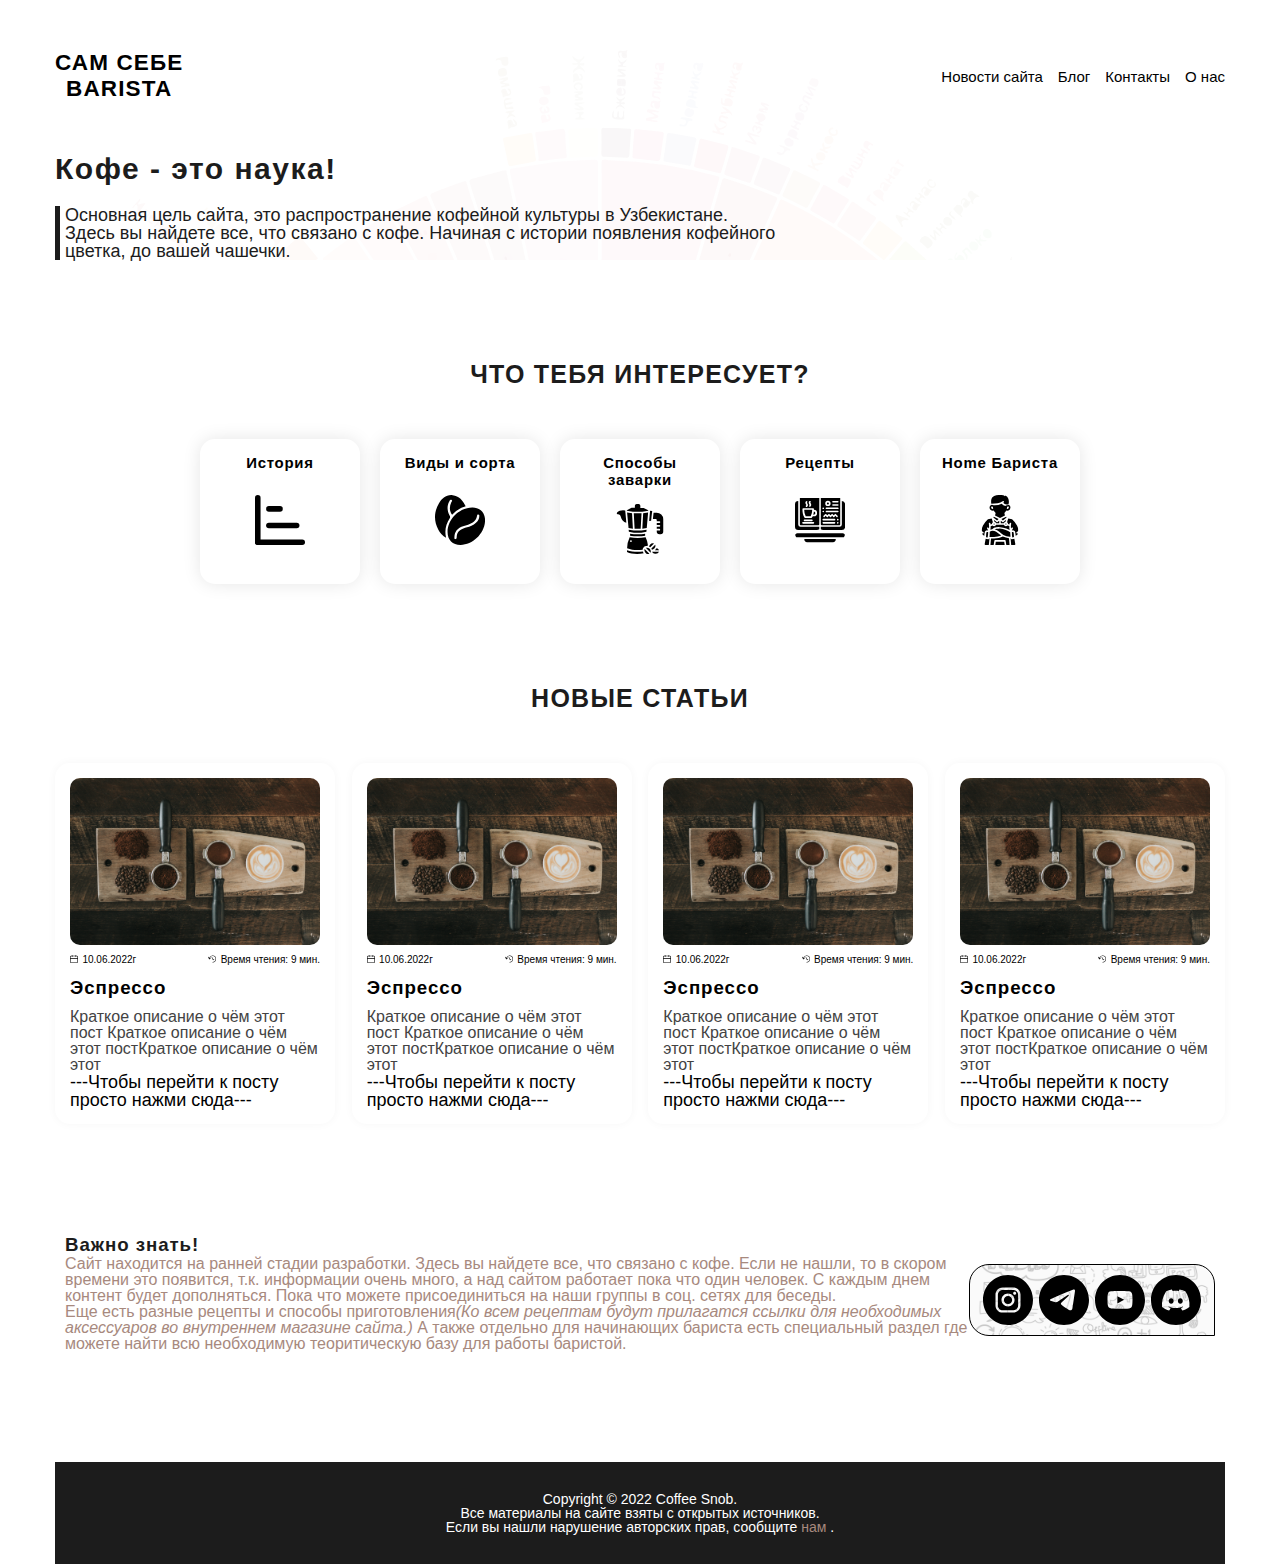
==== commit dc763d53: "Add files via upload" ====
--- a/index.html
+++ b/index.html
@@ -14,11 +14,8 @@
 
     <!--//Шрифты Oswald 300, 400,600,700 и Pacifico 400-->
     <link rel="preconnect" href="https://fonts.googleapis.com">
-    <link rel="preconnect" href="https://fonts.gstatic.com" crossorigin>
-    <link href="https://fonts.googleapis.com/css2?family=Viaoda+Libre&display=swap" rel="stylesheet">
-    <link rel="preconnect" href="https://fonts.googleapis.com">
-    <link rel="preconnect" href="https://fonts.gstatic.com" crossorigin>
-    <link href="https://fonts.googleapis.com/css2?family=Gentium+Plus:ital,wght@0,400;0,700;1,400;1,700&family=Viaoda+Libre&display=swap" rel="stylesheet">
+<link rel="preconnect" href="https://fonts.gstatic.com" crossorigin>
+<link href="https://fonts.googleapis.com/css2?family=Comfortaa:wght@400;500;700&family=Roboto+Mono:ital,wght@0,400;0,500;0,700;1,300&display=swap" rel="stylesheet">
 
     <!--<link rel="preconnect" href="https://fonts.googleapis.com">
     <link rel="preconnect" href="https://fonts.gstatic.com" crossorigin>
@@ -27,16 +24,16 @@
 </head>
 
 <body>
+    <div class="container">
+        <div class="wrapper">
     <!--Начало шапки-->
     <header id="header" class="header">
-        <div class="container">
+        
             <nav class="navigation">
                 <!--//Логотип-->
-                <a href="../index.html" title="Logo pic">
-                    <svg class="logo__pic" xmlns="http://www.w3.org/2000/svg" viewBox="0 0 100 94.8">
-                        <title>Doppio</title>
-                        <path d="M1162.9,143a51.5,51.5,0,0,0-7.5-16.7,48.5,48.5,0,0,0-17-15.4,50.8,50.8,0,0,0-24-6.1,38.2,38.2,0,0,0-11.5,1.4c.3.3.5.4.6.6,6,5.4,8.8,11.9,7.1,20a3.2,3.2,0,0,1-.9,2.1c-.3.2-.9.3-2.3-.4a10,10,0,0,1-4.1-3.8,23.3,23.3,0,0,1-2.8-5.9,32.3,32.3,0,0,0-5.7-9.6h-.6a2.6,2.6,0,0,0-1.1.2,1.7,1.7,0,0,0-1,.8c.6.9,1.5,2.3,2.7,3.9,2.2,3.1,2.3,2.9,3.4,4.6l3.5,5.5.9,1.3c.9,1.3,1.8,2.8,2.8,4.1s.4,1.1-.5,1.2c-4.5.8-9,.8-13.2-1.5a20.7,20.7,0,0,1-3.7-2.7c-2.5-2.2-5-6.7-5.6-7.7s-.7-1.1-1-1.2c-2.3-.8-6.5,6.1-8,8.5a67.9,67.9,0,0,0-7.6,17.9s-2.7,11.4-1,14.9c.1.2.4.8.6.8s.4-.4.4-.7a8.2,8.2,0,0,1,.6-2.7c0-.2.1-.3.2-.5,2.7-9,7.7-16.3,16.1-20.9a19.8,19.8,0,0,1,12.4-2.1c.6.1,1.4.1,1.4,1.1.1,6.7-.6,13.1-5,18.6a106.6,106.6,0,0,1-10.7,11.6c-6.2,5.8-7.9,10-8.1,14.4,0,0-.7,13.4,20.6,21h.4v-.4a15.4,15.4,0,0,1-1.7-12.2c.2-.5.3-.9.9-.8a6.2,6.2,0,0,0,1.5,1.9l.7.5c-.1-.1-.1-.3-.2-.5s-1.2-3.8-.5-6.1a9.5,9.5,0,0,1,.9-1.9,34.7,34.7,0,0,1,2.9-4.3l-6.6,6s-2.2,2.6-10.9,3.6c-.9.1-1.5,0-1.6-1.1-.3-5.8.2-11.4,4.1-16.2,2.6-3.2,5.1-6.6,7.5-10s4.3-5.4,5.5-8.7a31.3,31.3,0,0,0,2.2-12.1,9,9,0,0,1,.2-2.8c4.7,4,7.5,8.8,8,14.7a37,37,0,0,1-1.8,15,44.1,44.1,0,0,1-6.6,11.6l-2.3,2.6v.2l-.5,1.5a10.5,10.5,0,0,1,2.7-1.7,9.3,9.3,0,0,1,1.9-.6c12.2-2.6,18.2-2.3,18.2-2.3,3.8.1,11.8.7,18.9,5,2,1.2,4.7,3.1,5.9,6.4s1.1,6.3,0,6.8h-.2a2.2,2.2,0,0,0,1.4.3,3.4,3.4,0,0,0,1-.4,48,48,0,0,0,18.5-31.7A48.8,48.8,0,0,0,1162.9,143Zm-31.5.9c-.3,4.3-.3,4.7-.4,5.2-.3,3.2-.5,3.8-1,8.3s-.8,6.9-.8,8.2-.2,3.3-.1,5,.2,2.5-.4,2.9-1.9-.2-2.6-.6c-3.7-2.1-5.5-3.2-7.4-5.3s-4.4-6.8-6.1-11.1a47.1,47.1,0,0,1-2.1-7.2,39.2,39.2,0,0,1-.8-7.6,50.3,50.3,0,0,1,.4-7.8c.2-1.3.4-2.6.7-3.8a27.9,27.9,0,0,1,1.2-3.5,69.8,69.8,0,0,1,3.3-6.7,25.6,25.6,0,0,1,2.9-3.8c1.4-1.4,2.3-1.9,3.1-1.7s.3.1,1,.5l2.3,1.6a17.3,17.3,0,0,1,5.4,6.9,18.2,18.2,0,0,1,.7,3.2,57.8,57.8,0,0,1,1.2,6.6C1132.1,134.4,1132.1,135,1131.4,143.9Zm19.4,8a32.9,32.9,0,0,1-3.7,10.1,35.1,35.1,0,0,1-7.6,9,8.9,8.9,0,0,1-5,2.2,3.7,3.7,0,0,1-1.9-.2c-2-1.1-1.4-6.5.2-15.3,1.8-10.4,2.2-10.5,2.8-15.6s.8-10-.5-15.1a33.1,33.1,0,0,0-2.2-5.7,16.6,16.6,0,0,0-3.2-4.9c-1.2-1.1-2.1-1.7-2-2.1s2-.3,3.1-.2a17,17,0,0,1,5.1,1.6l.8.5c5.1,2.8,9.7,10,12,16.7a46.9,46.9,0,0,1,1.9,7.4A35.7,35.7,0,0,1,1150.8,151.9Z" transform="translate(-1064.2 -104.8)"/><path d="M1143.9,193.8l1.2-.3c-1.7,1.7-3.8,2.7-5.7,4a1.5,1.5,0,0,1-1.6,0c-5.1-2.2-10.5-2.8-15.9-2.9-11-.3-11.6.4-17.9-1.7a30.1,30.1,0,0,1-9.6-4.9,26.4,26.4,0,0,0-.2-2.8,11.5,11.5,0,0,0,2.7,2.9,15,15,0,0,0,5.8,2.9c4.6,1.3,9.3,1.4,14.3,1.3,2.6-.1,6.1-.6,13.1-.5a32,32,0,0,1,12,1.6h.2a1.7,1.7,0,0,0,1.2,0c1.1-.6.3-4,.2-4S1143.6,190.6,1143.9,193.8Z" transform="translate(-1064.2 -104.8)"/>
-                    </svg>
+                <a class="logo__text" href="../index.html" title="Logo pic">
+                    <h2>САМ СЕБЕ <br>
+                    <span>BARISTA</span></h2>
                     <!--<img src="../img/Desktop/logo/coff-big.png" alt="header logo doppio" class="logo__pic">-->
                 </a>
                 <!--//Меню сайта-->
@@ -51,36 +48,29 @@
                 <!--  Заголовок и вкраце о целях сайта.  -->
                 <div class="slider__offer">
                     <div class="slider__text">
-                        <h1 class="offer__title">
-                            DOPPIO
-                        </h1>
+                        <h1>Кофе - это наука!</h1>
                         <p class="offer__sub title">
-                            Большая энциклопедия для любителей кофе во всей красе. Основная цель сайта, это распространение кофейной культуры в Узбекистане. Здесь вы найдете все, что связано с кофе. Начиная c истории появления кофейного цветка, до вашей чашечки.
-                            <br>Еще есть разные рецепты и способы приготовления<i>(Ко всем рецептам будут прилагатся ссылки для необходимых аксессуаров во внутреннем магазине сайта.)</i> А также отдельно для начинающих бариста есть специальный раздел
-                            где можете найти всю необходимую теоритическую базу для работы баристой.
+                            Основная цель сайта, это распространение кофейной культуры в Узбекистане. Здесь вы найдете все, что связано с кофе. Начиная c истории появления кофейного цветка, до вашей чашечки.
                         </p>
                     </div>
                     <div class="slider__items">
                         <div class="slide active">
-                            <img src="../img/desktop/cards/123.png" alt="">
+                            <div class="sort-2" id="picture2" alt=""></div>
+                        </div>
+                        <div class="slide ">
+                            <div class="sort-1 " id="picture1" alt=""></div>
+                        </div>
+                        <div class="slide ">
+                            <div class="sort-3" id="picture3" alt=""></div>
                         </div>
                         <div class="slide">
-                            <img src="../img/desktop/cards/111.png" alt="">
-                        </div>
-                        <div class="slide">
-                            <img src="../img/desktop/cards/first-page.png" alt="">
-                        </div>
-                        <div class="slide">
-                            <img src="../img/desktop/cards/kofe_kofejnik_kofejnia_126219_3840x2400.jpg" alt="">
-                        </div>
-                        <div class="slide">
-                            <img src="../img/desktop/cards/nathan-dumlao-KixfBEdyp64-unsplash.jpg" alt="">
+                            <div class="sort-4" id="picture4" alt=""></div>
                         </div>
                     </div>
                 </div>
                 <!--<a href="#section__one" class="btn btn__text">Перейти к разделам</a>-->
             </div>
-        </div>
+        
     </header>
     <!--Конец шапки-->
     <section id="section__one" class="section__one">
@@ -124,7 +114,7 @@
 
                     </div>
                 </a>
-                <a href="../pages/shop.html" class="catalog">
+                <!--<a href="../pages/shop.html" class="catalog">
                     <h5>Магазин</h5>
                     <div class="icons icon">
                         <svg xmlns="http://www.w3.org/2000/svg" viewBox="0 0 16 20">
@@ -133,9 +123,9 @@
                         </svg>
 
                     </div>
-                </a>
+                </a>-->
                 <a href="../pages/barista-school.html" class="catalog">
-                    <h5>Pro Бариста</h5>
+                    <h5>Home Бариста</h5>
                     <div class="icons icon">
                         <svg xmlns="http://www.w3.org/2000/svg" viewBox="0 0 42.4 58.5">
                             <title>barista</title>
@@ -154,9 +144,83 @@
         <div class="container margin">
             <h2 class="section-title">НОВЫЕ СТАТЬИ</h2>
             <div class="cards">
+                <a href="#">
+                    <div class="card">
+    
+                        <img src="./img/desktop/cards/nathan-dumlao-KixfBEdyp64-unsplash.jpg" alt="">
+    
+                        <div class="card--other">
+                            <div class="date">
+                                <div class="publish-date">
+                                    <svg xmlns="http://www.w3.org/2000/svg" viewBox="0 0 34.5 34.5">
+                                        <title>date_calendar</title>
+                                        <path d="M29.5,34.8H5.5A5.3,5.3,0,0,1,.3,29.6V8.6A5.2,5.2,0,0,1,5.5,3.4h24a5.3,5.3,0,0,1,5.3,5.2V29.5A5.5,5.5,0,0,1,29.5,34.8ZM5.5,5.9A2.7,2.7,0,0,0,2.8,8.6V29.5a2.7,2.7,0,0,0,2.7,2.7h24a2.7,2.7,0,0,0,2.7-2.7V8.6a2.7,2.7,0,0,0-2.7-2.7Z" transform="translate(-0.3 -0.3)"/>
+                                        <path d="M33.5,17.3H1.5A1.2,1.2,0,0,1,.3,16.1a1.3,1.3,0,0,1,1.2-1.3h32a1.3,1.3,0,0,1,1.3,1.3A1.2,1.2,0,0,1,33.5,17.3Z" transform="translate(-0.3 -0.3)"/>
+                                        <path d="M9.5,9.2A1.3,1.3,0,0,1,8.2,7.9h0V1.5A1.2,1.2,0,0,1,9.5.3a1.2,1.2,0,0,1,1.2,1.2V7.9A1.3,1.3,0,0,1,9.5,9.2Z" transform="translate(-0.3 -0.3)"/>
+                                        <path d="M25.5,9.2a1.3,1.3,0,0,1-1.2-1.3h0V1.5A1.2,1.2,0,0,1,25.5.3a1.2,1.2,0,0,1,1.3,1.2V7.9A1.3,1.3,0,0,1,25.5,9.2Z" transform="translate(-0.3 -0.3)"/>
+                                    </svg>
+                                    <small class="card-small_date">10.06.2022г</small>
+                                </div>
+    
+                                <div class="reading-time">
+                                    <svg xmlns="http://www.w3.org/2000/svg" viewBox="0 0 14.9 13">
+                                        <title>reloadtime</title>
+                                        <path d="M8.4,0A6.4,6.4,0,0,0,2.2,4.8L.9,2.3,0,2.7,2.3,7.3,6.7,3.9l-.6-.8-3,2.3A5.5,5.5,0,1,1,8.4,12v1a6.5,6.5,0,0,0,0-13Z" transform="translate(0 0)"/>
+                                        <polygon points="7.9 3.5 7.9 6.8 11.2 8.9 11.7 8.1 8.9 6.2 8.9 3.5 7.9 3.5"/>
+                                    </svg>
+                                    <small class="card-small">Время чтения: 9 мин.</small>
+                                </div>
+    
+    
+                            </div>
+                            <h3 class="card-h">Эспрессо</h3>
+                            <p class="card-p">Краткое описание о чём этот пост Краткое описание о чём этот постКраткое описание о чём этот</p>
+                        </div>
+    
+                        <p class="href-podskazka">---Чтобы перейти к посту просто нажми сюда---</p>
+    
+                    </div></a>
+                <a href="#">
+                    <div class="card">
+    
+                        <img src="./img/desktop/cards/nathan-dumlao-KixfBEdyp64-unsplash.jpg" alt="">
+    
+                        <div class="card--other">
+                            <div class="date">
+                                <div class="publish-date">
+                                    <svg xmlns="http://www.w3.org/2000/svg" viewBox="0 0 34.5 34.5">
+                                        <title>date_calendar</title>
+                                        <path d="M29.5,34.8H5.5A5.3,5.3,0,0,1,.3,29.6V8.6A5.2,5.2,0,0,1,5.5,3.4h24a5.3,5.3,0,0,1,5.3,5.2V29.5A5.5,5.5,0,0,1,29.5,34.8ZM5.5,5.9A2.7,2.7,0,0,0,2.8,8.6V29.5a2.7,2.7,0,0,0,2.7,2.7h24a2.7,2.7,0,0,0,2.7-2.7V8.6a2.7,2.7,0,0,0-2.7-2.7Z" transform="translate(-0.3 -0.3)"/>
+                                        <path d="M33.5,17.3H1.5A1.2,1.2,0,0,1,.3,16.1a1.3,1.3,0,0,1,1.2-1.3h32a1.3,1.3,0,0,1,1.3,1.3A1.2,1.2,0,0,1,33.5,17.3Z" transform="translate(-0.3 -0.3)"/>
+                                        <path d="M9.5,9.2A1.3,1.3,0,0,1,8.2,7.9h0V1.5A1.2,1.2,0,0,1,9.5.3a1.2,1.2,0,0,1,1.2,1.2V7.9A1.3,1.3,0,0,1,9.5,9.2Z" transform="translate(-0.3 -0.3)"/>
+                                        <path d="M25.5,9.2a1.3,1.3,0,0,1-1.2-1.3h0V1.5A1.2,1.2,0,0,1,25.5.3a1.2,1.2,0,0,1,1.3,1.2V7.9A1.3,1.3,0,0,1,25.5,9.2Z" transform="translate(-0.3 -0.3)"/>
+                                    </svg>
+                                    <small class="card-small_date">10.06.2022г</small>
+                                </div>
+    
+                                <div class="reading-time">
+                                    <svg xmlns="http://www.w3.org/2000/svg" viewBox="0 0 14.9 13">
+                                        <title>reloadtime</title>
+                                        <path d="M8.4,0A6.4,6.4,0,0,0,2.2,4.8L.9,2.3,0,2.7,2.3,7.3,6.7,3.9l-.6-.8-3,2.3A5.5,5.5,0,1,1,8.4,12v1a6.5,6.5,0,0,0,0-13Z" transform="translate(0 0)"/>
+                                        <polygon points="7.9 3.5 7.9 6.8 11.2 8.9 11.7 8.1 8.9 6.2 8.9 3.5 7.9 3.5"/>
+                                    </svg>
+                                    <small class="card-small">Время чтения: 9 мин.</small>
+                                </div>
+    
+    
+                            </div>
+                            <h3 class="card-h">Эспрессо</h3>
+                            <p class="card-p">Краткое описание о чём этот пост Краткое описание о чём этот постКраткое описание о чём этот</p>
+                        </div>
+    
+                        <p class="href-podskazka">---Чтобы перейти к посту просто нажми сюда---</p>
+    
+                    </div></a>
+
+                <a href="">
                 <div class="card">
 
-                    <img src="/img/desktop/cards/nathan-dumlao-KixfBEdyp64-unsplash.jpg" alt="">
+                    <img src="./img/desktop/cards/nathan-dumlao-KixfBEdyp64-unsplash.jpg" alt="">
 
                     <div class="card--other">
                         <div class="date">
@@ -184,128 +248,47 @@
                         </div>
                         <h3 class="card-h">Эспрессо</h3>
                         <p class="card-p">Краткое описание о чём этот пост Краткое описание о чём этот постКраткое описание о чём этот</p>
-                        <div class="href-small">
-                            <a class="card-a" href="#">Подробнее...</a>
-
-
-                        </div>
-                    </div>
-
-                </div>
-                <div class="card">
-
-                    <img src="/img/desktop/cards/nathan-dumlao-KixfBEdyp64-unsplash.jpg" alt="">
-
-                    <div class="card--other">
-                        <div class="date">
-                            <div class="publish-date">
-                                <svg xmlns="http://www.w3.org/2000/svg" viewBox="0 0 34.5 34.5">
-                                    <title>date_calendar</title>
-                                    <path d="M29.5,34.8H5.5A5.3,5.3,0,0,1,.3,29.6V8.6A5.2,5.2,0,0,1,5.5,3.4h24a5.3,5.3,0,0,1,5.3,5.2V29.5A5.5,5.5,0,0,1,29.5,34.8ZM5.5,5.9A2.7,2.7,0,0,0,2.8,8.6V29.5a2.7,2.7,0,0,0,2.7,2.7h24a2.7,2.7,0,0,0,2.7-2.7V8.6a2.7,2.7,0,0,0-2.7-2.7Z" transform="translate(-0.3 -0.3)"/>
-                                    <path d="M33.5,17.3H1.5A1.2,1.2,0,0,1,.3,16.1a1.3,1.3,0,0,1,1.2-1.3h32a1.3,1.3,0,0,1,1.3,1.3A1.2,1.2,0,0,1,33.5,17.3Z" transform="translate(-0.3 -0.3)"/>
-                                    <path d="M9.5,9.2A1.3,1.3,0,0,1,8.2,7.9h0V1.5A1.2,1.2,0,0,1,9.5.3a1.2,1.2,0,0,1,1.2,1.2V7.9A1.3,1.3,0,0,1,9.5,9.2Z" transform="translate(-0.3 -0.3)"/>
-                                    <path d="M25.5,9.2a1.3,1.3,0,0,1-1.2-1.3h0V1.5A1.2,1.2,0,0,1,25.5.3a1.2,1.2,0,0,1,1.3,1.2V7.9A1.3,1.3,0,0,1,25.5,9.2Z" transform="translate(-0.3 -0.3)"/>
-                                </svg>
-                                <small class="card-small_date">10.06.2022г</small>
-                            </div>
-
-                            <div class="reading-time">
-                                <svg xmlns="http://www.w3.org/2000/svg" viewBox="0 0 14.9 13">
-                                    <title>reloadtime</title>
-                                    <path d="M8.4,0A6.4,6.4,0,0,0,2.2,4.8L.9,2.3,0,2.7,2.3,7.3,6.7,3.9l-.6-.8-3,2.3A5.5,5.5,0,1,1,8.4,12v1a6.5,6.5,0,0,0,0-13Z" transform="translate(0 0)"/>
-                                    <polygon points="7.9 3.5 7.9 6.8 11.2 8.9 11.7 8.1 8.9 6.2 8.9 3.5 7.9 3.5"/>
-                                </svg>
-                                <small class="card-small">Время чтения: 9 мин.</small>
-                            </div>
-
-
-                        </div>
-                        <h3 class="card-h">Эспрессо</h3>
-                        <p class="card-p">Краткое описание о чём этот пост Краткое описание о чём этот постКраткое описание о чём этот</p>
-                        <div class="href-small">
-                            <a class="card-a" href="#">Подробнее...</a>
-
-
-                        </div>
-                    </div>
-
-                </div>
-                <div class="card">
-
-                    <img src="/img/desktop/cards/nathan-dumlao-KixfBEdyp64-unsplash.jpg" alt="">
-
-                    <div class="card--other">
-                        <div class="date">
-                            <div class="publish-date">
-                                <svg xmlns="http://www.w3.org/2000/svg" viewBox="0 0 34.5 34.5">
-                                    <title>date_calendar</title>
-                                    <path d="M29.5,34.8H5.5A5.3,5.3,0,0,1,.3,29.6V8.6A5.2,5.2,0,0,1,5.5,3.4h24a5.3,5.3,0,0,1,5.3,5.2V29.5A5.5,5.5,0,0,1,29.5,34.8ZM5.5,5.9A2.7,2.7,0,0,0,2.8,8.6V29.5a2.7,2.7,0,0,0,2.7,2.7h24a2.7,2.7,0,0,0,2.7-2.7V8.6a2.7,2.7,0,0,0-2.7-2.7Z" transform="translate(-0.3 -0.3)"/>
-                                    <path d="M33.5,17.3H1.5A1.2,1.2,0,0,1,.3,16.1a1.3,1.3,0,0,1,1.2-1.3h32a1.3,1.3,0,0,1,1.3,1.3A1.2,1.2,0,0,1,33.5,17.3Z" transform="translate(-0.3 -0.3)"/>
-                                    <path d="M9.5,9.2A1.3,1.3,0,0,1,8.2,7.9h0V1.5A1.2,1.2,0,0,1,9.5.3a1.2,1.2,0,0,1,1.2,1.2V7.9A1.3,1.3,0,0,1,9.5,9.2Z" transform="translate(-0.3 -0.3)"/>
-                                    <path d="M25.5,9.2a1.3,1.3,0,0,1-1.2-1.3h0V1.5A1.2,1.2,0,0,1,25.5.3a1.2,1.2,0,0,1,1.3,1.2V7.9A1.3,1.3,0,0,1,25.5,9.2Z" transform="translate(-0.3 -0.3)"/>
-                                </svg>
-                                <small class="card-small_date">10.06.2022г</small>
-                            </div>
-
-                            <div class="reading-time">
-                                <svg xmlns="http://www.w3.org/2000/svg" viewBox="0 0 14.9 13">
-                                    <title>reloadtime</title>
-                                    <path d="M8.4,0A6.4,6.4,0,0,0,2.2,4.8L.9,2.3,0,2.7,2.3,7.3,6.7,3.9l-.6-.8-3,2.3A5.5,5.5,0,1,1,8.4,12v1a6.5,6.5,0,0,0,0-13Z" transform="translate(0 0)"/>
-                                    <polygon points="7.9 3.5 7.9 6.8 11.2 8.9 11.7 8.1 8.9 6.2 8.9 3.5 7.9 3.5"/>
-                                </svg>
-                                <small class="card-small">Время чтения: 9 мин.</small>
-                            </div>
-
-
-                        </div>
-                        <h3 class="card-h">Эспрессо</h3>
-                        <p class="card-p">Краткое описание о чём этот пост Краткое описание о чём этот постКраткое описание о чём этот</p>
-                        <div class="href-small">
-                            <a class="card-a" href="#">Подробнее...</a>
-
-
-                        </div>
-                    </div>
-
-                </div>
-                <div class="card">
-
-                    <img src="/img/desktop/cards/nathan-dumlao-KixfBEdyp64-unsplash.jpg" alt="">
-
-                    <div class="card--other">
-                        <div class="date">
-                            <div class="publish-date">
-                                <svg xmlns="http://www.w3.org/2000/svg" viewBox="0 0 34.5 34.5">
-                                    <title>date_calendar</title>
-                                    <path d="M29.5,34.8H5.5A5.3,5.3,0,0,1,.3,29.6V8.6A5.2,5.2,0,0,1,5.5,3.4h24a5.3,5.3,0,0,1,5.3,5.2V29.5A5.5,5.5,0,0,1,29.5,34.8ZM5.5,5.9A2.7,2.7,0,0,0,2.8,8.6V29.5a2.7,2.7,0,0,0,2.7,2.7h24a2.7,2.7,0,0,0,2.7-2.7V8.6a2.7,2.7,0,0,0-2.7-2.7Z" transform="translate(-0.3 -0.3)"/>
-                                    <path d="M33.5,17.3H1.5A1.2,1.2,0,0,1,.3,16.1a1.3,1.3,0,0,1,1.2-1.3h32a1.3,1.3,0,0,1,1.3,1.3A1.2,1.2,0,0,1,33.5,17.3Z" transform="translate(-0.3 -0.3)"/>
-                                    <path d="M9.5,9.2A1.3,1.3,0,0,1,8.2,7.9h0V1.5A1.2,1.2,0,0,1,9.5.3a1.2,1.2,0,0,1,1.2,1.2V7.9A1.3,1.3,0,0,1,9.5,9.2Z" transform="translate(-0.3 -0.3)"/>
-                                    <path d="M25.5,9.2a1.3,1.3,0,0,1-1.2-1.3h0V1.5A1.2,1.2,0,0,1,25.5.3a1.2,1.2,0,0,1,1.3,1.2V7.9A1.3,1.3,0,0,1,25.5,9.2Z" transform="translate(-0.3 -0.3)"/>
-                                </svg>
-                                <small class="card-small_date">10.06.2022г</small>
-                            </div>
-
-                            <div class="reading-time">
-                                <svg xmlns="http://www.w3.org/2000/svg" viewBox="0 0 14.9 13">
-                                    <title>reloadtime</title>
-                                    <path d="M8.4,0A6.4,6.4,0,0,0,2.2,4.8L.9,2.3,0,2.7,2.3,7.3,6.7,3.9l-.6-.8-3,2.3A5.5,5.5,0,1,1,8.4,12v1a6.5,6.5,0,0,0,0-13Z" transform="translate(0 0)"/>
-                                    <polygon points="7.9 3.5 7.9 6.8 11.2 8.9 11.7 8.1 8.9 6.2 8.9 3.5 7.9 3.5"/>
-                                </svg>
-                                <small class="card-small">Время чтения: 9 мин.</small>
-                            </div>
-
-
-                        </div>
-                        <h3 class="card-h">Эспрессо</h3>
-                        <p class="card-p">Краткое описание о чём этот пост Краткое описание о чём этот постКраткое описание о чём этот</p>
-                        <div class="href-small">
-                            <a class="card-a" href="#">Подробнее...</a>
-
-
-                        </div>
-                    </div>
-
-                </div>
+                    </div>
+
+                    <p class="href-podskazka">---Чтобы перейти к посту просто нажми сюда---</p>
+
+                </div></a>
+                <a href="#">
+                    <div class="card">
+    
+                        <img src="./img/desktop/cards/nathan-dumlao-KixfBEdyp64-unsplash.jpg" alt="">
+    
+                        <div class="card--other">
+                            <div class="date">
+                                <div class="publish-date">
+                                    <svg xmlns="http://www.w3.org/2000/svg" viewBox="0 0 34.5 34.5">
+                                        <title>date_calendar</title>
+                                        <path d="M29.5,34.8H5.5A5.3,5.3,0,0,1,.3,29.6V8.6A5.2,5.2,0,0,1,5.5,3.4h24a5.3,5.3,0,0,1,5.3,5.2V29.5A5.5,5.5,0,0,1,29.5,34.8ZM5.5,5.9A2.7,2.7,0,0,0,2.8,8.6V29.5a2.7,2.7,0,0,0,2.7,2.7h24a2.7,2.7,0,0,0,2.7-2.7V8.6a2.7,2.7,0,0,0-2.7-2.7Z" transform="translate(-0.3 -0.3)"/>
+                                        <path d="M33.5,17.3H1.5A1.2,1.2,0,0,1,.3,16.1a1.3,1.3,0,0,1,1.2-1.3h32a1.3,1.3,0,0,1,1.3,1.3A1.2,1.2,0,0,1,33.5,17.3Z" transform="translate(-0.3 -0.3)"/>
+                                        <path d="M9.5,9.2A1.3,1.3,0,0,1,8.2,7.9h0V1.5A1.2,1.2,0,0,1,9.5.3a1.2,1.2,0,0,1,1.2,1.2V7.9A1.3,1.3,0,0,1,9.5,9.2Z" transform="translate(-0.3 -0.3)"/>
+                                        <path d="M25.5,9.2a1.3,1.3,0,0,1-1.2-1.3h0V1.5A1.2,1.2,0,0,1,25.5.3a1.2,1.2,0,0,1,1.3,1.2V7.9A1.3,1.3,0,0,1,25.5,9.2Z" transform="translate(-0.3 -0.3)"/>
+                                    </svg>
+                                    <small class="card-small_date">10.06.2022г</small>
+                                </div>
+    
+                                <div class="reading-time">
+                                    <svg xmlns="http://www.w3.org/2000/svg" viewBox="0 0 14.9 13">
+                                        <title>reloadtime</title>
+                                        <path d="M8.4,0A6.4,6.4,0,0,0,2.2,4.8L.9,2.3,0,2.7,2.3,7.3,6.7,3.9l-.6-.8-3,2.3A5.5,5.5,0,1,1,8.4,12v1a6.5,6.5,0,0,0,0-13Z" transform="translate(0 0)"/>
+                                        <polygon points="7.9 3.5 7.9 6.8 11.2 8.9 11.7 8.1 8.9 6.2 8.9 3.5 7.9 3.5"/>
+                                    </svg>
+                                    <small class="card-small">Время чтения: 9 мин.</small>
+                                </div>
+    
+    
+                            </div>
+                            <h3 class="card-h">Эспрессо</h3>
+                            <p class="card-p">Краткое описание о чём этот пост Краткое описание о чём этот постКраткое описание о чём этот</p>
+                        </div>
+    
+                        <p class="href-podskazka">---Чтобы перейти к посту просто нажми сюда---</p>
+    
+                    </div></a>
             </div>
         </div>
 
@@ -318,6 +301,9 @@
                     <p class="low-text">
                         Сайт находится на ранней стадии разработки. Здесь вы найдете все, что связано с кофе. Если не нашли, то в скором времени это появится, т.к. информации очень много, а над сайтом работает пока что один человек. С каждым днем контент будет дополняться. Пока
                         что можете присоединиться на наши группы в соц. сетях для беседы.
+                        
+                            <br>Еще есть разные рецепты и способы приготовления<i>(Ко всем рецептам будут прилагатся ссылки для необходимых аксессуаров во внутреннем магазине сайта.)</i> А также отдельно для начинающих бариста есть специальный раздел
+                            где можете найти всю необходимую теоритическую базу для работы баристой.
                     </p>
                 </div>
 
@@ -345,16 +331,16 @@
 
     </section>
     <script src="/js/main.js">
-    </script>
-    <footer id="footer" class="footer">
-        <div class="footer-credits">
-            <p class="credits">
-                Copyright © 2022 Coffee Snob. <br>Все материалы на сайте взяты с открытых источников. <br>Если вы нашли нарушение авторских прав, сообщите <a href="#contacts">нам</a> .
-            </p>
-        </div>
-    </footer>
-
-
+    </script>    
+</div>
+<footer id="footer" class="footer">
+    <div class="footer-credits">
+        <p class="credits">
+            Copyright © 2022 Coffee Snob. <br>Все материалы на сайте взяты с открытых источников. <br>Если вы нашли нарушение авторских прав, сообщите <a href="#contacts">нам</a> .
+        </p>
+    </div>
+</footer>
+</div>
 </body>
 
 </html>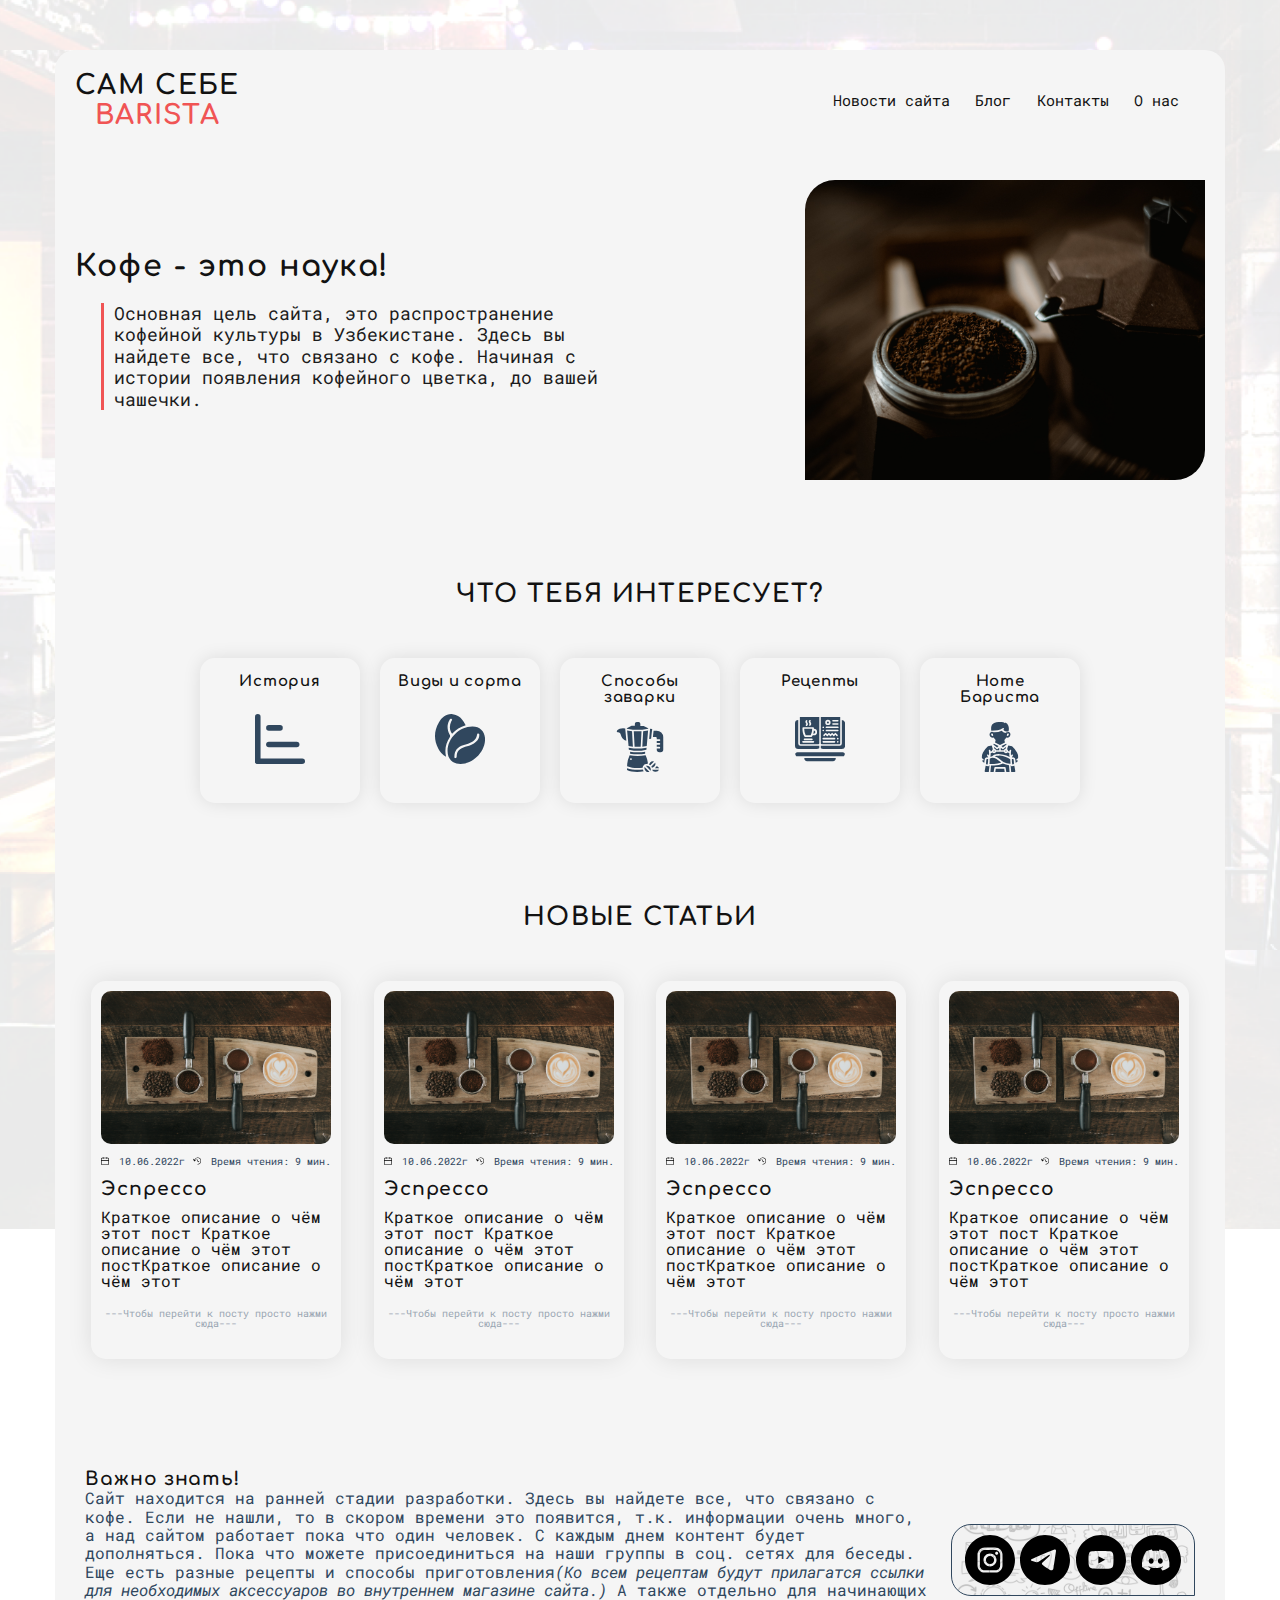
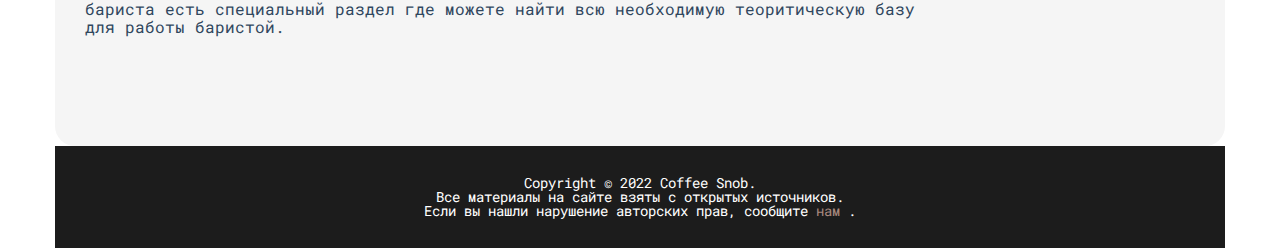
==== commit 69c050fc: "Update index.html" ====
--- a/index.html
+++ b/index.html
@@ -330,7 +330,7 @@
 
 
     </section>
-    <script src="/js/main.js">
+    <script src="./js/main.js">
     </script>    
 </div>
 <footer id="footer" class="footer">
@@ -343,4 +343,4 @@
 </div>
 </body>
 
-</html>+</html>
--- a/css/style.css
+++ b/css/style.css
@@ -14,17 +14,18 @@
     
     a {
         text-decoration: none;
-        color: black
+        color: #121212;
     }
     
     html,
     body {
         height: 100%;
+        background:url(../img/desktop/slider/bckg.png) center center/cover no-repeat;
     }
     
     body {
-        font-family: 'Gentium Plus', Roboto, sans-serif;
-        color: #1c1c1c;
+        font-family: 'Roboto Mono', sans-serif;
+        color: #121212;
     }
     
     div,
@@ -45,7 +46,7 @@
     h4,
     h5,
     h6 {
-        font-family: 'Viaoda Libre', Oswald, sans-serif;
+        font-family: 'Comfortaa', sans-serif;;
         letter-spacing: 0.05em;
     }
     
@@ -59,6 +60,12 @@
         max-width: 1170px;
         margin: 50px auto 0px auto;
     }
+    .wrapper{
+        border-radius:20px;
+        padding: 20px 20px 100px 20px;
+        background: #f5f5f5;
+
+    }
     
     .margin {
         margin: 100px auto 0px auto;
@@ -72,22 +79,23 @@
         text-align: center;
         margin-bottom: 50px;
     }
-    
+    .logo__text{
+        display: flex;
+        align-items:center;
+        font-size: large;
+        font-family: 'Comfortaa', sans-serif;
+
+    }
+    .logo__text span{
+        color:#F05454;
+    }
     .logo__pic {
-        width: 10vh;
-        height: 10vh;
-    }
-    
-    .logo__pic svg {
-        fill: #000;
-    }
-    
-    .logo__pic:hover {
-        fill: #A7897E;
+        margin-right: 1vw;
+        width: 5vh;
+        height: 5vh;
     }
     
     .header {
-        background: url(/img/desktop/background/flavor-wheel-rgb.svg) right top /cover no-repeat;
         display: block;
         justify-content: space-between;
         align-items: center;
@@ -101,21 +109,20 @@
     }
     
     .header li {
-        margin-left: 15px;
+        margin-right: 2vw;
         transition: all 0.3s ease;
     }
     
     .header li:hover {
-        color: #A7897E;
+        color: #F05454;
         margin-top: -3px;
     }
     
-    .header a:hover {
-        color: #A7897E
+    .navigation__list a:hover{
+        color:#F05454;
     }
     
     .title {
-        font-family: 'Gentium Plus', Roboto, sans-serif;
         color: #1c1c1c;
     }
     
@@ -126,24 +133,46 @@
         flex-wrap: wrap;
         margin-bottom: 50px;
     }
-    
+
+    .slider__items{
+        position: relative;
+        display: flex;
+        overflow: hidden;
+        width: 400px;
+        height: 300px;        
+    }    
     .slide {
-        display: none;
-    }
-    
-    .slide.active {
-        display: flex;
-    }
-    
-    .slide.active img {
-        max-width: 420px;
+        position: absolute;
+        min-width: 400px;
+        height: 300px;
+        border-radius: 30px 0 30px 0;
+        transition: all 1.0s ease-in-out;
+        overflow: hidden;
+        opacity: 0;    
+    }
+    .slide.active{
+        opacity: 1;
+    }
+    .sort-1{
         width: 100%;
-        height: 350px;
-        border-radius: 0px 50px 0px 50px;
-        transition: all 0.1s ease;
-        box-shadow: 10px 10px 44px -10px rgba(0, 0, 0, 0.75);
-    }
-    
+        height: 100%;
+        background: url(../img/desktop/slider/najib-kalil-ys0rBJK-k6Q-unsplash.jpg) center center/cover no-repeat;
+    }
+    .sort-2{
+        width: 100%;
+        height: 100%;
+        background: url(../img/desktop/slider/ashkan-forouzani-QZTFDvO8Nh8-unsplash.jpg) center center/cover no-repeat;
+    }
+    .sort-3{
+        width: 100%;
+        height: 100%;
+        background: url(../img/desktop/slider/kofe_kofejnik_kofejnia_126219_3840x2400.jpg) center center/cover no-repeat;
+    }
+    .sort-4{
+        width: 100%;
+        height: 100%;
+        background: url(../img/desktop/slider/thom-holmes-HAOeV9vlAqo-unsplash.jpg) center center/cover no-repeat;
+    }        
     .offer__title {
         font-size: 35px;
         display: flex;
@@ -152,12 +181,13 @@
     }
     
     .offer__sub {
-        line-height: 1;
+        line-height: 1.2;
         font-size: 18px;
         margin-top: 20px;
-        padding: 0 5px;
-        width: 730px;
-        border-left: 5px solid #1c1c1c;
+        margin-left: 2vw;
+        padding: 0 10px;
+        max-width: 40vw;
+        border-left: 3px solid #F05454;
     }
     /*Конец шапки*/
     /*Начало первой секции*/
@@ -194,24 +224,27 @@
         width: 100%;
         height: 100%;
     }
+    catalog h5{
+        color:#30475E;
+    }
     
     .catalog:hover {
-        background-color: #DED0C3;
-        color: #fff;
-        margin-top: -10px;
+        background-color: #F05454;
+        color: #f5f5f5;
+        transform: translateY(-10px);
         box-shadow: 0px 0px 5px 0px rgb(0 0 0 / 27%);
     }
     
     .catalog:hover svg {
-        fill: #fff;
+        fill: #f5f5f5;
     }
     
     .catalog-1 svg {
-        stroke: #000;
+        stroke: #30475E;
     }
     
     .catalog-1:hover svg {
-        stroke: #fff;
+        stroke: #f5f5f5;
     }
     /*Icons for catalog*/
     
@@ -227,48 +260,38 @@
     }
     
     .icon svg {
-        fill: #000;
+        fill: #30475E;
     }
     /*Конец первой секции*/
     /*Начало второй секции*/
     
     .cards {
         display: flex;
-        justify-content: space-between;
+        justify-content: space-around;
     }
     
     .card {
-        box-shadow: 0px 0px 10px 0px rgb(0 0 0 / 4%);
+        box-shadow: 0px 0px 25px 0px rgb(0 0 0 / 10%);
         border-radius: 15px;
-        padding: 15px;
-        width: 280px;
+        /*border: 1px solid #30475E;*/
+        padding: 10px;
+        width: 250px;
+        transition: 0.2s ease-in-out;
     }
     
     .card:hover {
-        background: #DED0C3;
-        color: #fff;
+        background: #f1f1f1;
         box-shadow: 0px 0px 25px 0px rgb(0 0 0 / 27%);
-        fill: #fff
-    }
-    
-    .card a:hover {
-        margin-top: 5px;
-        color: #fff;
-        border: 1px solid #fff;
-    }
+        transform: translateY(-5px);
+    }
+    
+    
     
     .card img {
         border-radius: 10px;
         width: 100%;
     }
-    
-    .card a {
-        color: #756355;
-        border-radius: 8px;
-        font-size: 14px;
-        padding: 5px;
-        transition: 0.2s ease-out;
-    }
+        
     
     .card-h {
         margin: 10px 0;
@@ -278,7 +301,7 @@
     
     .card-p {
         text-align: left;
-        color: rgb(67, 67, 67);
+        color: #121212;
         padding: 0;
         line-height: 1;
         font-size: 16px;
@@ -287,6 +310,7 @@
     .date {
         display: flex;
         justify-content: space-between;
+        color:#30475E;
     }
     
     .publish-date svg,
@@ -312,14 +336,15 @@
         flex-direction: column;
         justify-content: space-between;
     }
-    
-    .href-small {
-        margin-top: 10px;
-        display: flex;
-        justify-content: space-between;
-        flex: 55px;
-        align-items: flex-end;
-    }
+
+    .href-podskazka{
+        font-size: x-small;
+        color:#748597;
+        margin: 20px 0;
+        text-align: center;
+        opacity: 0.7;
+    }
+    
     /*Начало третьей секции*/
     
     .display__flex {
@@ -339,15 +364,16 @@
         width: 250px;
         border-radius: 20px 20px 0px 20px;
         margin-top: 15px;
-        border: 1px solid black;
+        border: 1px solid #30475E;
         /*background-color: #DED0C3;*/
         background: url(/img/desktop/icons/icons-bck.svg) center center /cover no-repeat;
     }
     
     .low-text {
-        color: #A7897E;
-        line-height: 1;
+        color: #30475E;
+        line-height: 1.15;
         font-size: 16px;
+        padding-right: 20px;
     }
     
     .socials_icons {
@@ -385,7 +411,6 @@
     /*Начало подвала секции*/
     
     .footer {
-        margin-top: 100px;
         display: flex;
         background-color: #1c1c1c;
     }
@@ -526,4 +551,4 @@
         .container {
             width: none;
         }
-    }+    }
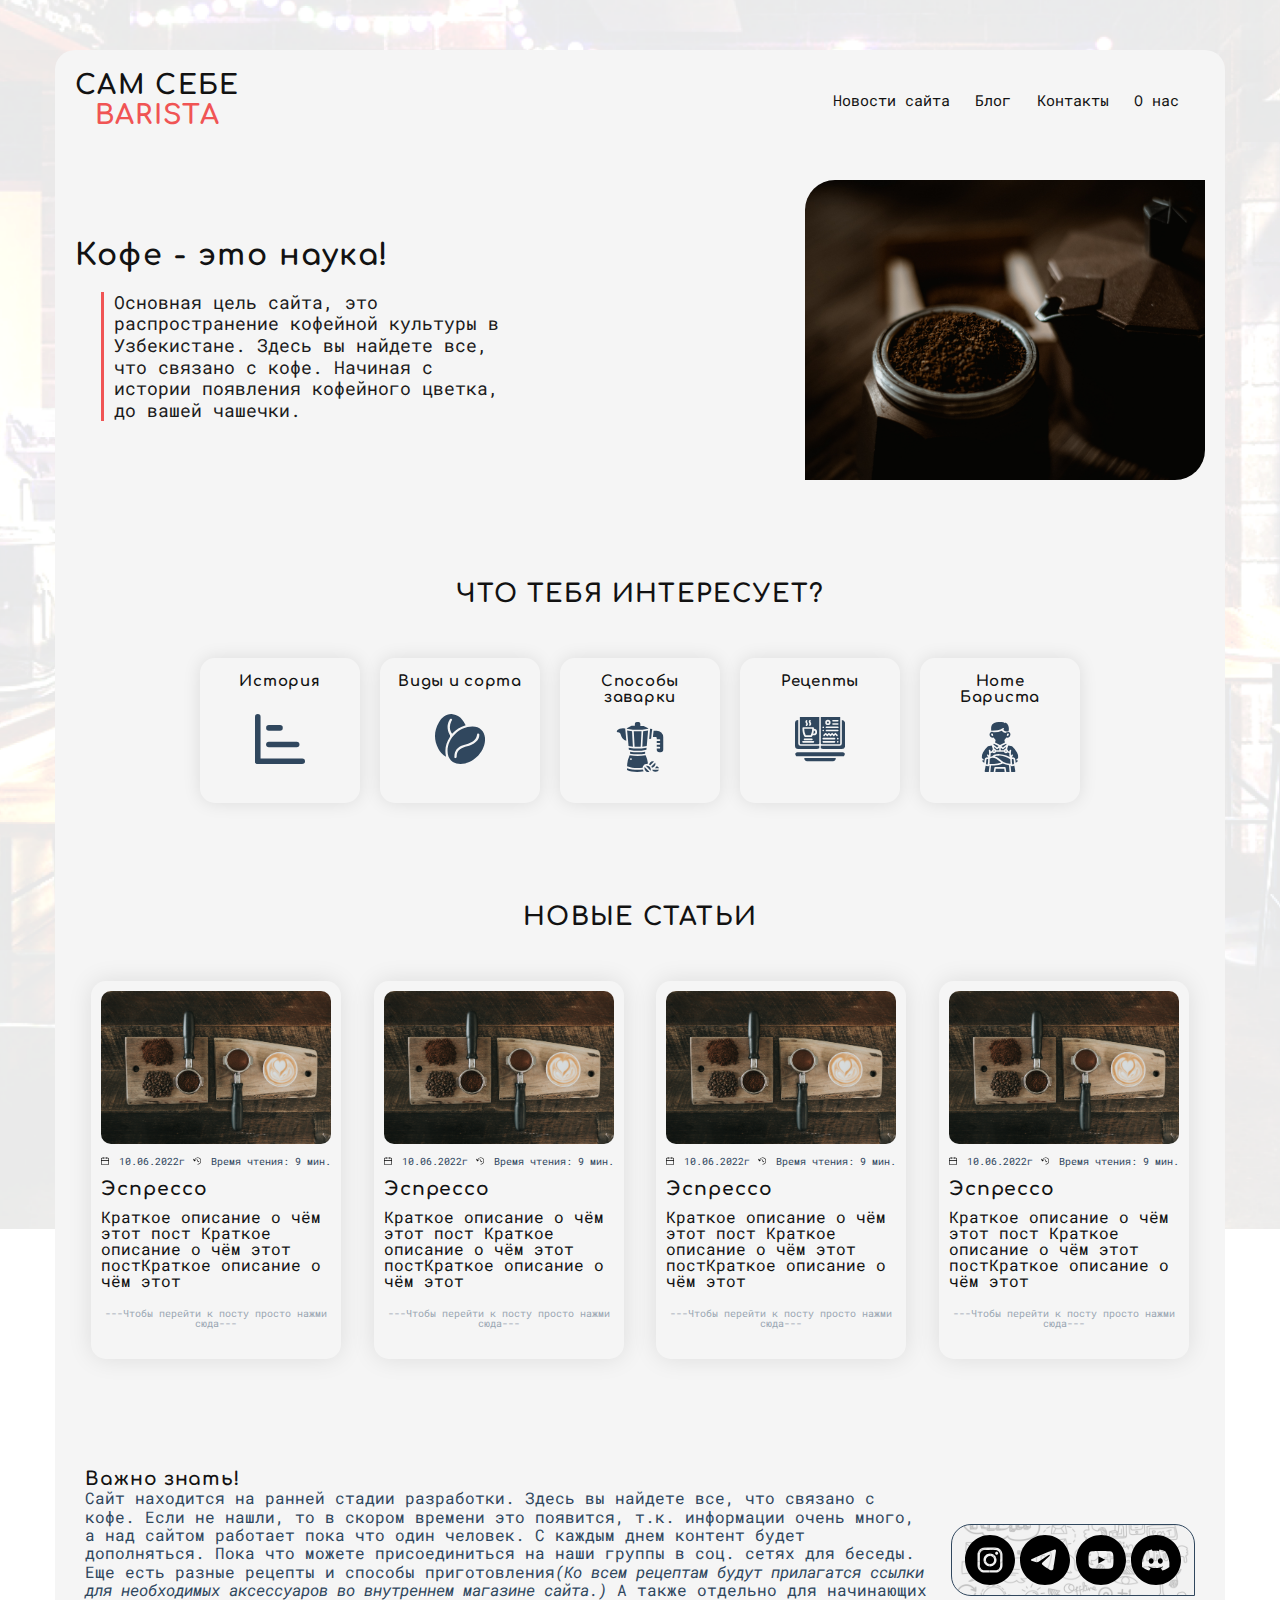
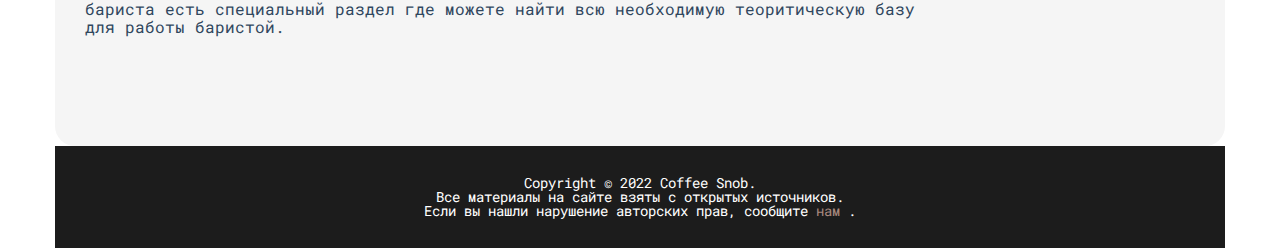
==== commit b0a24fb8: "Update index.html" ====
--- a/index.html
+++ b/index.html
@@ -5,7 +5,7 @@
     <meta charset="UTF-8">
     <meta name="viewport" content="width=device-width, initial-scale=1, shrink-to-fit=no">
 
-    <title>DOPPIO | Твой маленький кофейный мир</title>
+    <title>САМ СЕБЕ BARISTA</title>
 
 
     <!--//Cтили в СSS-->
--- a/css/style.css
+++ b/css/style.css
@@ -20,7 +20,11 @@
     html,
     body {
         height: 100%;
-        background:url(../img/desktop/slider/bckg.png) center center/cover no-repeat;
+        background:url(../img/desktop/slider/bckg.png);
+        background-attachment: fixed;
+        background-repeat: no-repeat;
+        background-size: cover;
+        background-position: center;
     }
     
     body {
@@ -143,7 +147,7 @@
     }    
     .slide {
         position: absolute;
-        min-width: 400px;
+        width: 400px;
         height: 300px;
         border-radius: 30px 0 30px 0;
         transition: all 1.0s ease-in-out;
@@ -186,7 +190,7 @@
         margin-top: 20px;
         margin-left: 2vw;
         padding: 0 10px;
-        max-width: 40vw;
+        max-width: 32vw;
         border-left: 3px solid #F05454;
     }
     /*Конец шапки*/
@@ -485,10 +489,16 @@
         }
         .cards{
             flex-wrap: wrap;
-        }
-        .slider__offer{
-            justify-content: center;
+            justify-content:center;
+        }
+        .card{
+            margin:15px 15px;
+        }
+        .slider__offer{        
             padding: 20px;
+        }
+        .offer__sub{
+            max-width: 49vw
         }
         .slider__items{
             margin-top: 50px;
@@ -511,9 +521,8 @@
             align-items:center;
         }*/
         .catalog{
-            margin: 10px 0;
-        }
-        
+            margin: 10px;
+        }        
     }
     
     @media (max-width: 767px) {
@@ -525,6 +534,9 @@
         }
         .slider__text{
             width:80vw; 
+        }
+        .offer__sub{
+            max-width: 100vw
         }
         .cards {
             display: flex;
@@ -539,8 +551,7 @@
             text-align: center;
         }
         .slider__offer{
-            justify-content: center;
-            padding: 20px;
+            justify-content: center;      
         }
     
     }
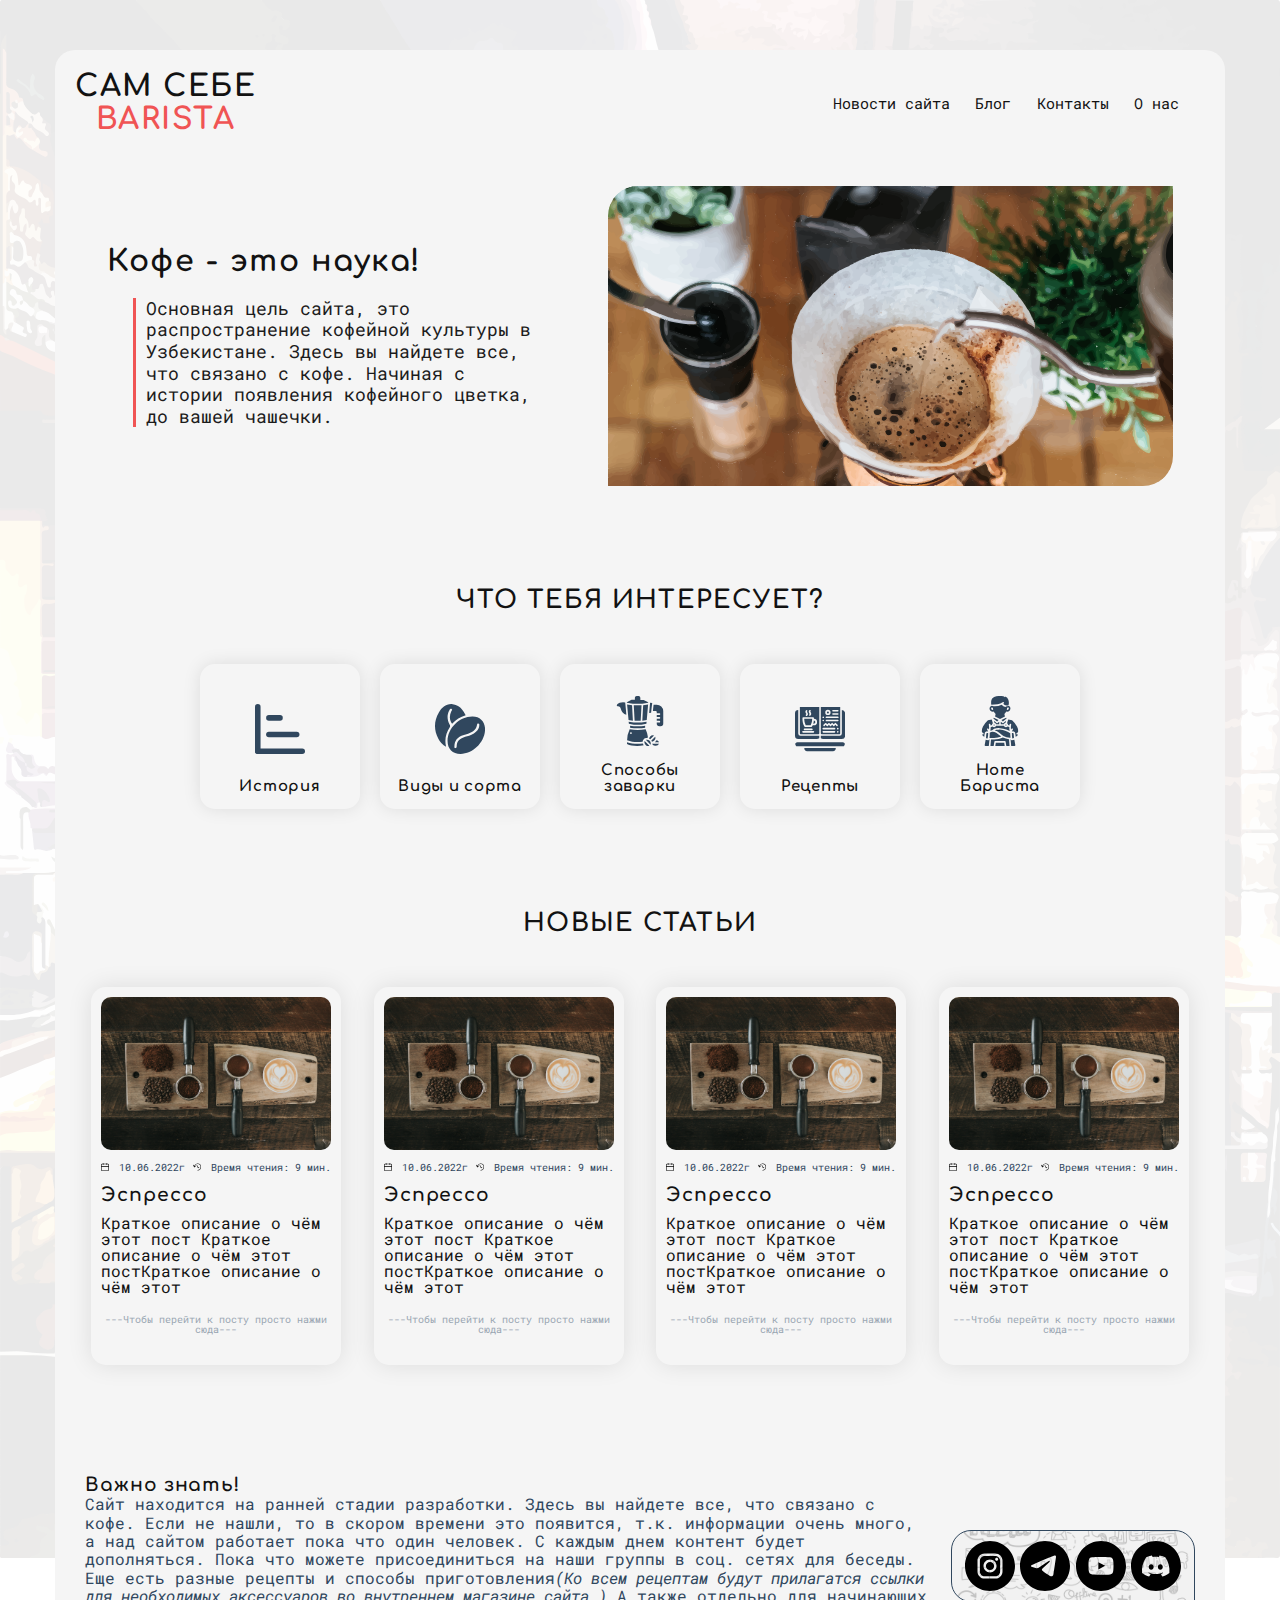
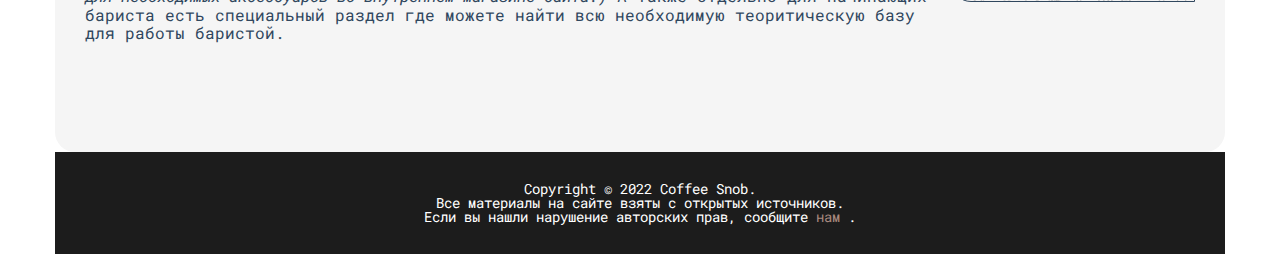
==== commit 4f78e7f0: "big optimization" ====
--- a/index.html
+++ b/index.html
@@ -32,8 +32,8 @@
             <nav class="navigation">
                 <!--//Логотип-->
                 <a class="logo__text" href="../index.html" title="Logo pic">
-                    <h2>САМ СЕБЕ <br>
-                    <span>BARISTA</span></h2>
+                    <h1>САМ СЕБЕ <br>
+                    <span>BARISTA</span></h1>
                     <!--<img src="../img/Desktop/logo/coff-big.png" alt="header logo doppio" class="logo__pic">-->
                 </a>
                 <!--//Меню сайта-->
--- a/css/style.css
+++ b/css/style.css
@@ -20,11 +20,10 @@
     html,
     body {
         height: 100%;
-        background:url(../img/desktop/slider/bckg.png);
+        background:url(../img/desktop/background/bckg.svg);
         background-attachment: fixed;
         background-repeat: no-repeat;
         background-size: cover;
-        background-position: center;
     }
     
     body {
@@ -68,7 +67,6 @@
         border-radius:20px;
         padding: 20px 20px 100px 20px;
         background: #f5f5f5;
-
     }
     
     .margin {
@@ -86,9 +84,12 @@
     .logo__text{
         display: flex;
         align-items:center;
+        
+    }
+    .logo__text h2{
         font-size: large;
+        font-weight: 700;
         font-family: 'Comfortaa', sans-serif;
-
     }
     .logo__text span{
         color:#F05454;
@@ -132,7 +133,7 @@
     
     .slider__offer {
         display: flex;
-        justify-content: space-between;
+        justify-content: space-around;
         align-items: center;
         flex-wrap: wrap;
         margin-bottom: 50px;
@@ -142,12 +143,12 @@
         position: relative;
         display: flex;
         overflow: hidden;
-        width: 400px;
+        width: 50%;
         height: 300px;        
     }    
     .slide {
         position: absolute;
-        width: 400px;
+        width: 100%;
         height: 300px;
         border-radius: 30px 0 30px 0;
         transition: all 1.0s ease-in-out;
@@ -160,22 +161,22 @@
     .sort-1{
         width: 100%;
         height: 100%;
-        background: url(../img/desktop/slider/najib-kalil-ys0rBJK-k6Q-unsplash.jpg) center center/cover no-repeat;
+        background: url(../img/desktop/slider/1.svg) center center/cover no-repeat;
     }
     .sort-2{
         width: 100%;
         height: 100%;
-        background: url(../img/desktop/slider/ashkan-forouzani-QZTFDvO8Nh8-unsplash.jpg) center center/cover no-repeat;
+        background: url(../img/desktop/slider/2.svg) center center/cover no-repeat;
     }
     .sort-3{
         width: 100%;
         height: 100%;
-        background: url(../img/desktop/slider/kofe_kofejnik_kofejnia_126219_3840x2400.jpg) center center/cover no-repeat;
+        background: url(../img/desktop/slider/3.svg) center center/cover no-repeat;
     }
     .sort-4{
         width: 100%;
         height: 100%;
-        background: url(../img/desktop/slider/thom-holmes-HAOeV9vlAqo-unsplash.jpg) center center/cover no-repeat;
+        background: url(../img/desktop/slider/4.svg) center center/cover no-repeat;
     }        
     .offer__title {
         font-size: 35px;
@@ -218,7 +219,7 @@
         margin: 0 10px;
         font-style: normal;
         display: flex;
-        flex-direction: column;
+        flex-direction: column-reverse;
         justify-content: space-around;
         box-shadow: 0px 0px 18px 0px rgb(0 0 0 / 10%);
         transition: all 0.3s ease;
@@ -496,12 +497,14 @@
         }
         .slider__offer{        
             padding: 20px;
+            width: 100%;
         }
         .offer__sub{
-            max-width: 49vw
+            max-width: 85vw
         }
         .slider__items{
             margin-top: 50px;
+            width: 95%;
         }
 
     }
@@ -511,21 +514,25 @@
             max-width: 750px;
         }
         .slider__text{
-            width:80vw;
-            display: contents;            
+            width: 100vw;                        
+        }
+        .offer__sub{
+            max-width: 100vw
         }
         .navigation{
-        padding: 0 20px;}
-        /*.slider__offer{
-            justify-content:center;
-            align-items:center;
-        }*/
+        padding: 20px 20px;}
         .catalog{
             margin: 10px;
+        }
+        .slider__items{
+            width: 90vw;
         }        
     }
     
     @media (max-width: 767px) {
+        .wrapper{
+            padding:0;
+        }
         .container {
             width: none;
         }
@@ -551,10 +558,32 @@
             text-align: center;
         }
         .slider__offer{
-            justify-content: center;      
-        }
-    
-    }
+            justify-content: center;
+            padding: 0;
+        }
+        .slider__items{
+            width: 90%;
+        }
+        .slide{
+            border-radius: 10px;
+        }
+        .catalogs{
+            justify-content: space-around;
+        }
+        .catalog{
+            width: 120px;
+            flex-direction: column-reverse;
+        }
+        .header ul{
+            display: block;
+        }
+        .header li{
+            margin-top:5px;
+        }
+        .section-title{
+            font-size: 22px;
+        }
+}
     @media (max-width: 320px ){
         .slider__text{
             width:80vw; 
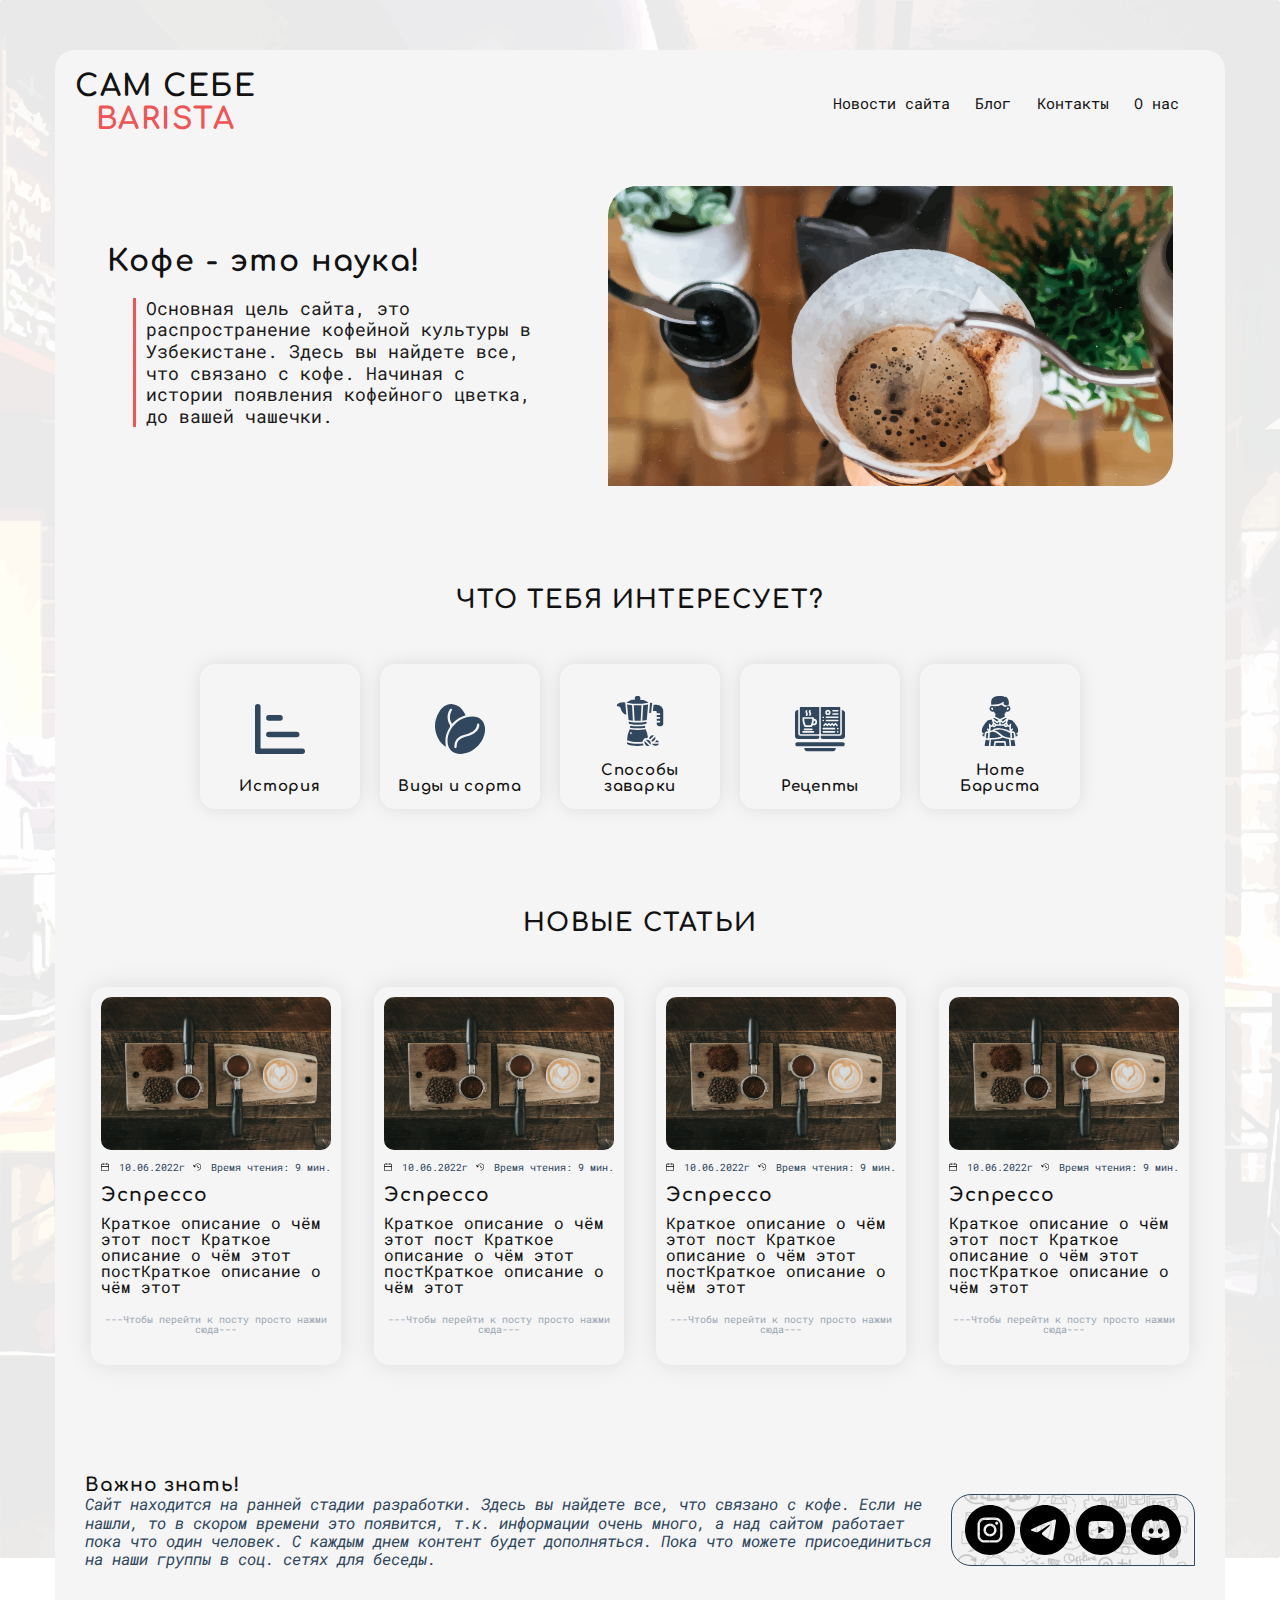
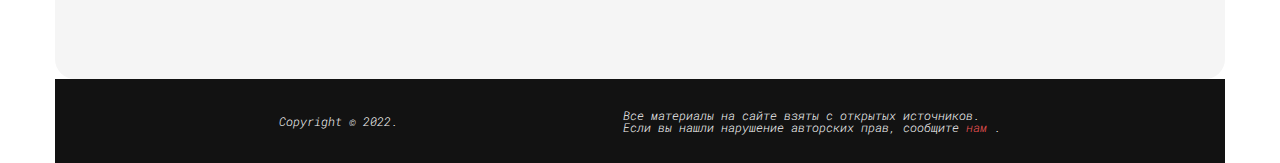
==== commit 7fd687b9: "update" ====
--- a/index.html
+++ b/index.html
@@ -12,15 +12,11 @@
     <link rel="stylesheet" href="./css/style.css">
 
 
-    <!--//Шрифты Oswald 300, 400,600,700 и Pacifico 400-->
+    <!--//Шрифты-->
     <link rel="preconnect" href="https://fonts.googleapis.com">
 <link rel="preconnect" href="https://fonts.gstatic.com" crossorigin>
-<link href="https://fonts.googleapis.com/css2?family=Comfortaa:wght@400;500;700&family=Roboto+Mono:ital,wght@0,400;0,500;0,700;1,300&display=swap" rel="stylesheet">
-
-    <!--<link rel="preconnect" href="https://fonts.googleapis.com">
-    <link rel="preconnect" href="https://fonts.gstatic.com" crossorigin>
-    <link href="https://fonts.googleapis.com/css2?family=Montserrat:ital,wght@0,100;0,400;0,700;1,300;1,400;1,500&family=Pacifico&display=swap" rel="stylesheet">
-    -->
+<link href="https://fonts.googleapis.com/css2?family=Comfortaa:wght@300;400;500;600;700&family=Roboto+Mono:ital,wght@0,100;0,200;0,300;0,400;0,500;0,600;0,700;1,100;1,200;1,300;1,400;1,500;1,600;1,700&display=swap" rel="stylesheet">
+
 </head>
 
 <body>
@@ -34,7 +30,6 @@
                 <a class="logo__text" href="../index.html" title="Logo pic">
                     <h1>САМ СЕБЕ <br>
                     <span>BARISTA</span></h1>
-                    <!--<img src="../img/Desktop/logo/coff-big.png" alt="header logo doppio" class="logo__pic">-->
                 </a>
                 <!--//Меню сайта-->
                 <ul class="navigation__list">
@@ -299,11 +294,8 @@
                 <div class="container__inner">
                     <h3 class="low--title">Важно знать!</h3>
                     <p class="low-text">
-                        Сайт находится на ранней стадии разработки. Здесь вы найдете все, что связано с кофе. Если не нашли, то в скором времени это появится, т.к. информации очень много, а над сайтом работает пока что один человек. С каждым днем контент будет дополняться. Пока
-                        что можете присоединиться на наши группы в соц. сетях для беседы.
-                        
-                            <br>Еще есть разные рецепты и способы приготовления<i>(Ко всем рецептам будут прилагатся ссылки для необходимых аксессуаров во внутреннем магазине сайта.)</i> А также отдельно для начинающих бариста есть специальный раздел
-                            где можете найти всю необходимую теоритическую базу для работы баристой.
+                        <i>Сайт находится на ранней стадии разработки. Здесь вы найдете все, что связано с кофе. Если не нашли, то в скором времени это появится, т.к. информации очень много, а над сайтом работает пока что один человек. С каждым днем контент будет дополняться. Пока
+                            что можете присоединиться на наши группы в соц. сетях для беседы.</i>
                     </p>
                 </div>
 
@@ -336,7 +328,10 @@
 <footer id="footer" class="footer">
     <div class="footer-credits">
         <p class="credits">
-            Copyright © 2022 Coffee Snob. <br>Все материалы на сайте взяты с открытых источников. <br>Если вы нашли нарушение авторских прав, сообщите <a href="#contacts">нам</a> .
+            <i>Copyright © 2022. </i>
+        </p>
+        <p class="credits">
+            <i>Все материалы на сайте взяты с открытых источников. <br>Если вы нашли нарушение авторских прав, сообщите <a href="#contacts">нам</a> .</i>
         </p>
     </div>
 </footer>
--- a/css/style.css
+++ b/css/style.css
@@ -417,26 +417,30 @@
     
     .footer {
         display: flex;
-        background-color: #1c1c1c;
+        background-color: #121212;
     }
     
     .footer-credits {
+        width: 100vw;
+        align-items: center;
+        display: flex;
+        flex-wrap: wrap;
+        justify-content: space-evenly;
         margin: 30px auto;
-        text-align: center;
-        align-items: center;
     }
     
     .credits {
-        font-size: 14px;
-        color: #fff;
+        font-size: 12px;
+        color: #f5f5f5;
+        font-weight: 300;
     }
     
     .credits a {
-        color: #A7897E;
+        color: #F05454;
     }
     
     .credits a:hover {
-        color: #fff;
+        color: #f5f5f5;
     }
     /*Конец подвала секции*/
     
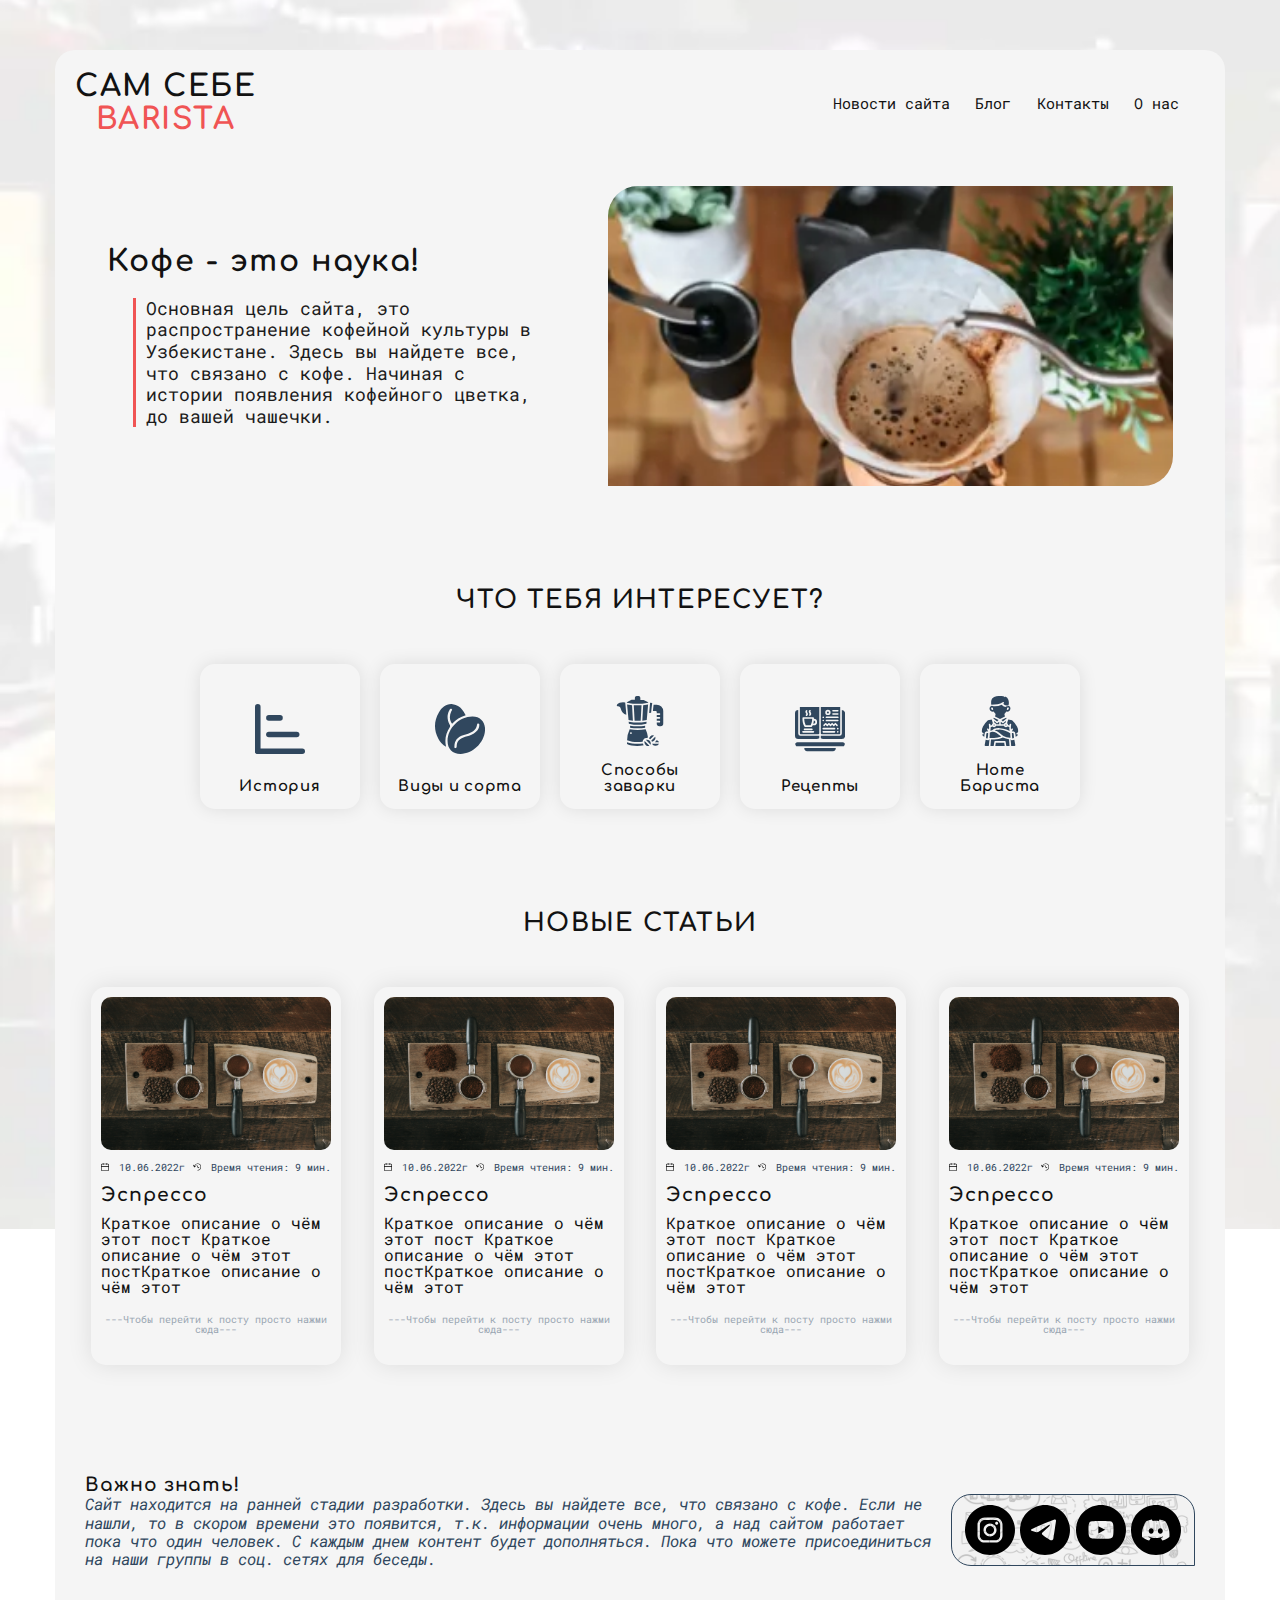
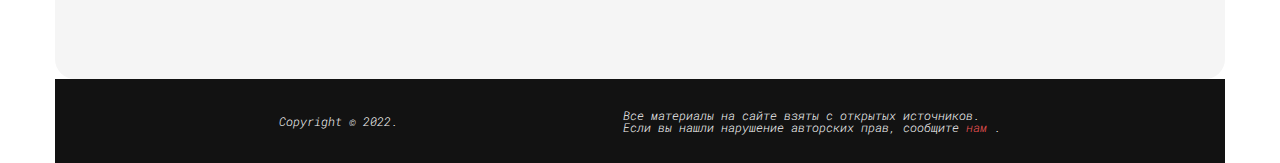
==== commit 72a711fd: "update menu burger" ====
--- a/index.html
+++ b/index.html
@@ -10,6 +10,7 @@
 
     <!--//Cтили в СSS-->
     <link rel="stylesheet" href="./css/style.css">
+    <link rel="stylesheet" href="./css/burger-menu.css">
 
 
     <!--//Шрифты-->
@@ -32,13 +33,35 @@
                     <span>BARISTA</span></h1>
                 </a>
                 <!--//Меню сайта-->
-                <ul class="navigation__list">
+                <ul class="navigation__list" id="navigation-d">
                     <li><a href="#section__two">Новости сайта</a></li>
                     <li><a href="../pages/blog.html">Блог</a></li>
                     <li><a href="#" id="contacts">Контакты</a></li>
                     <li><a href="../about.html">О нас</a></li>
                 </ul>
+
+                <div id="menu">
+                    <div id="menu-bar" onclick="menuOnClick()">
+                      <div id="bar1" class="bar"></div>
+                      <div id="bar2" class="bar"></div>
+                      <div id="bar3" class="bar"></div>
+                    </div>
+                    <nav class="nav" id="nav">
+                      <ul>
+                        <li><a href="#">Home</a></li>
+                        <li><a href="#">About</a></li>
+                        <li><a href="#">Contact</a></li>
+                        <li><a href="#">Blog</a></li>
+                      </ul>
+                    </nav> 
+                  </div>
+                  
+                  
+                  <div class="menu-bg" id="menu-bg"></div>
+
             </nav>
+
+
             <div class="fade-slider">
                 <!--  Заголовок и вкраце о целях сайта.  -->
                 <div class="slider__offer">
@@ -322,8 +345,8 @@
 
 
     </section>
-    <script src="./js/main.js">
-    </script>    
+    <script src="./js/main.js"></script>
+    <script src="./js/burger-menu.js"></script>   
 </div>
 <footer id="footer" class="footer">
     <div class="footer-credits">
--- a/css/style.css
+++ b/css/style.css
@@ -20,7 +20,8 @@
     html,
     body {
         height: 100%;
-        background:url(../img/desktop/background/bckg.svg);
+        
+        background:url(../img/desktop/background/bckg.webp) center center/cover no-repeat;
         background-attachment: fixed;
         background-repeat: no-repeat;
         background-size: cover;
@@ -135,7 +136,7 @@
         display: flex;
         justify-content: space-around;
         align-items: center;
-        flex-wrap: wrap;
+        
         margin-bottom: 50px;
     }
 
@@ -161,22 +162,22 @@
     .sort-1{
         width: 100%;
         height: 100%;
-        background: url(../img/desktop/slider/1.svg) center center/cover no-repeat;
+        background: url(../img/desktop/slider/1.webp) center center/cover no-repeat;
     }
     .sort-2{
         width: 100%;
         height: 100%;
-        background: url(../img/desktop/slider/2.svg) center center/cover no-repeat;
+        background: url(../img/desktop/slider/2.webp) center center/cover no-repeat;
     }
     .sort-3{
         width: 100%;
         height: 100%;
-        background: url(../img/desktop/slider/3.svg) center center/cover no-repeat;
+        background: url(../img/desktop/slider/3.webp) center center/cover no-repeat;
     }
     .sort-4{
         width: 100%;
         height: 100%;
-        background: url(../img/desktop/slider/4.svg) center center/cover no-repeat;
+        background: url(../img/desktop/slider/4.webp) center center/cover no-repeat;
     }        
     .offer__title {
         font-size: 35px;
@@ -502,6 +503,7 @@
         .slider__offer{        
             padding: 20px;
             width: 100%;
+            flex-wrap: wrap;
         }
         .offer__sub{
             max-width: 85vw
@@ -530,7 +532,7 @@
         }
         .slider__items{
             width: 90vw;
-        }        
+        }      
     }
     
     @media (max-width: 767px) {
@@ -578,14 +580,22 @@
             width: 120px;
             flex-direction: column-reverse;
         }
-        .header ul{
-            display: block;
-        }
-        .header li{
-            margin-top:5px;
+        .navigation__list{
+            display: none;
         }
         .section-title{
             font-size: 22px;
+        }
+        .footer-credits{
+            padding: 0 15px;
+            text-align: center;
+            align-items:center;
+        }
+        .credits{
+            margin-top: 15px;            
+        }
+        #navigation-d{
+            display: none;
         }
 }
     @media (max-width: 320px ){
@@ -595,4 +605,7 @@
         .container {
             width: none;
         }
-    }
+        .navigation__list{
+            display: none;
+        }
+    }
--- a/css/burger-menu.css
+++ b/css/burger-menu.css
@@ -0,0 +1,135 @@
+#menu {
+    z-index: 2;
+    display: none;
+  }
+  
+  #menu-bar {
+    width: 50px;
+    height: 40px;
+    cursor: pointer;
+    position: relative;
+  }
+  
+  .bar {
+    height: 5px;
+    width: 100%;
+    background-color: #F05454;
+    display: block;
+    border-radius: 5px;
+    transition: 0.3s ease;
+  }
+  
+  #bar1 {
+    transform: translateY(-4px);
+  }
+  
+  #bar3 {
+    transform: translateY(4px);
+  }
+  
+  .nav {
+    transition: 0.3s ease;
+    display: none;
+    margin-right: 5vw ;
+  }
+  
+  
+  .nav li {
+    list-style: none;
+    padding: 12px 0;
+  }
+  
+  .nav li a {
+    color: #f5f5f5;
+    font-size: 20px;
+    text-decoration: none;
+  }
+  
+  .nav li a:hover {
+    font-weight: bold;
+  }
+  
+  .menu-bg, #menu {
+    top: 7vh;
+    position: absolute;
+    right: 5vw;
+    left: 75vw;
+  }
+  
+  .menu-bg {
+    z-index: 1;
+    width: 0;
+    height: 0;
+    margin: 9vh 10vw;
+    background: radial-gradient(circle, #F05454, #F05454);
+    border-radius: 0 0 0% 50%;
+    transition: 0.3s ease;
+  }
+  
+  .change {
+    display: block;
+  }
+  
+  .change .bar {
+    background-color: #f5f5f5;
+  }
+  
+  .change #bar1 {
+    transform: translateY(4px) rotateZ(-45deg);
+  }
+  
+  .change #bar2 {
+    opacity: 0;
+  }
+  
+  .change #bar3 {
+    transform: translateY(-6px) rotateZ(45deg);
+  }
+  
+  .change-bg {
+    width: 50vw;
+    height: 25vh;
+    transform: translate(-40%,-40%);
+    top: 5vh;
+  }
+
+  @media (max-width: 767px){
+    #menu{
+        
+    }
+  }
+
+  @media (max-width: 415px){
+    .menu-bg, #menu {
+        top: 10vh;
+        right: 5vw;
+        left: 75vw;
+    }
+    .change-bg {
+        top: 110px;
+        width: 50vw;
+        height: 40vh;
+        transform: translate(-45%,-40%);
+    }
+  }
+
+  @media (max-width: 379px){
+    .menu-bg, #menu {
+        top: 13vh;
+        right: 5vw;
+        left: 75vw;
+    }
+      .change-bg {
+        top: 110px;
+        width: 50vw;
+        height: 45vh;
+        transform: translate(-45%,-40%);
+    }
+    #menu-bar{
+        width: 10vw;
+        height: 10vh;
+    }
+    #nav{
+        margin-top: -50%;
+    }
+}